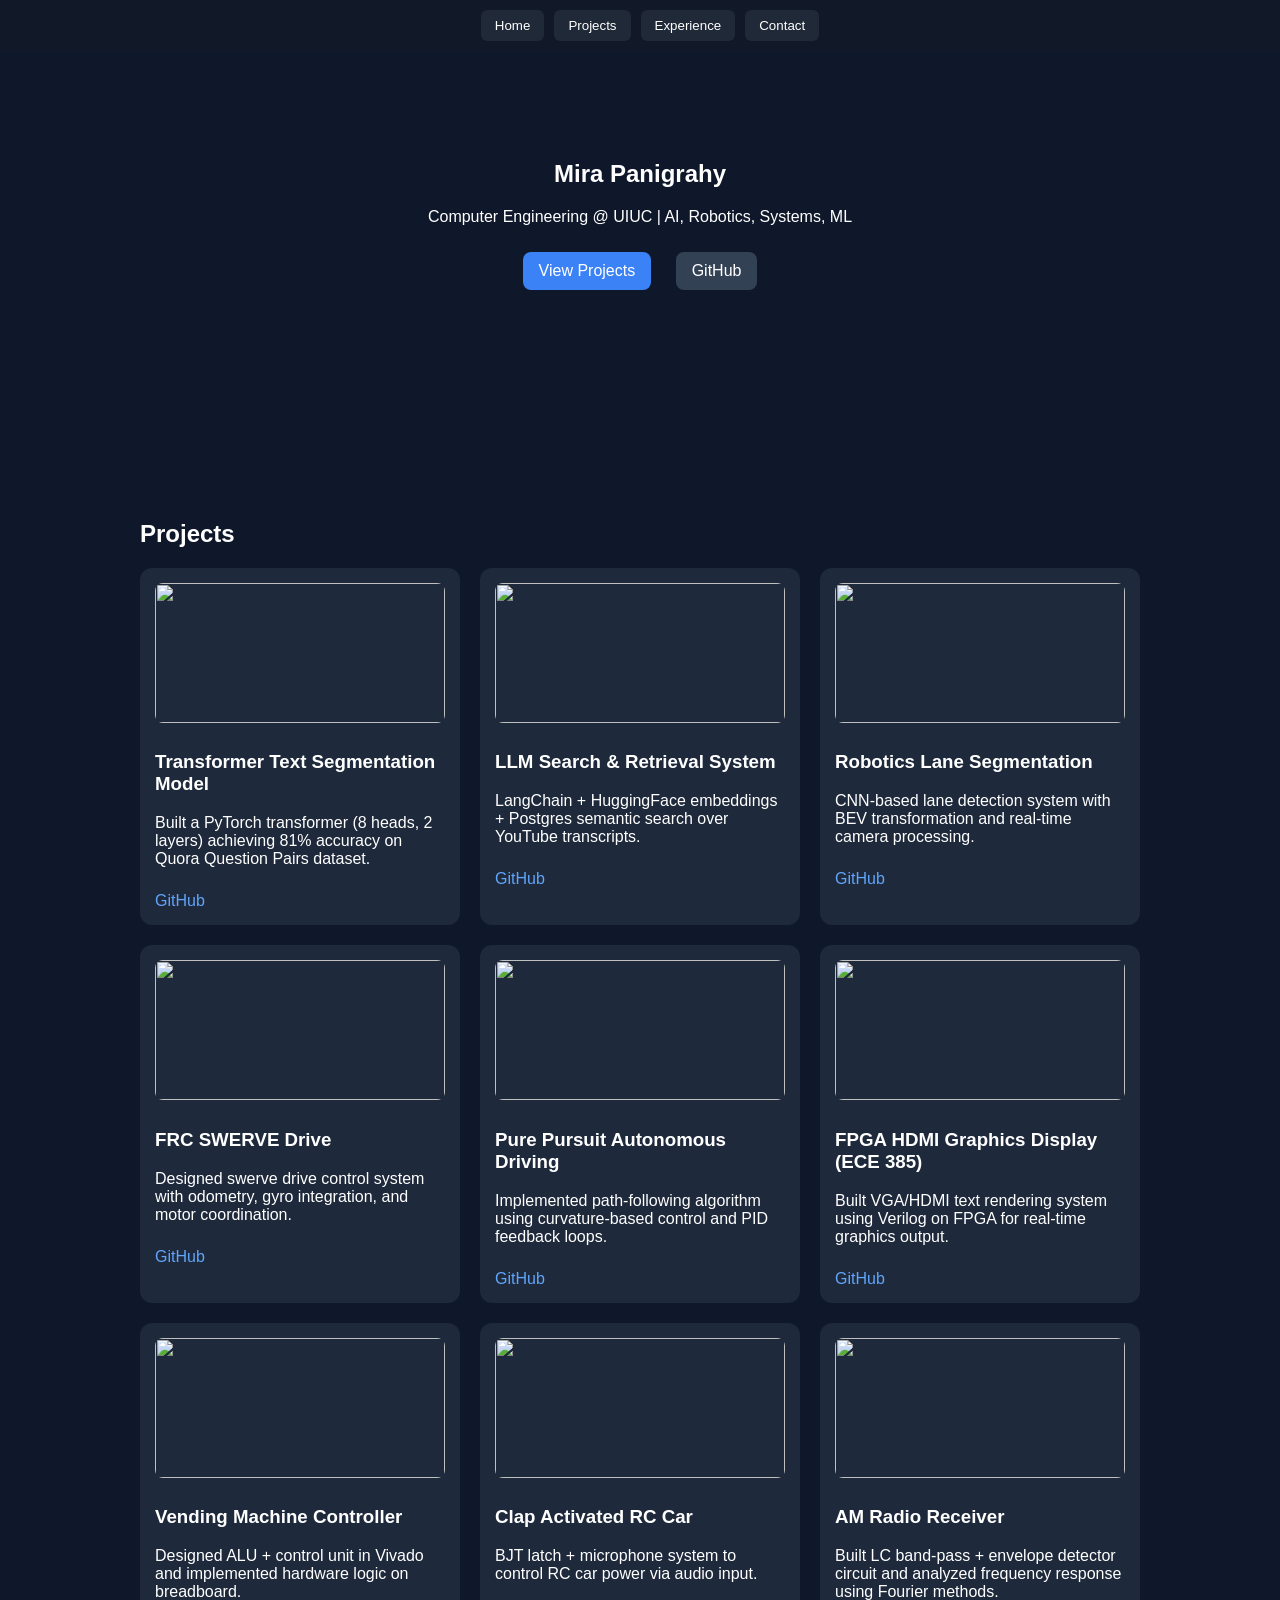
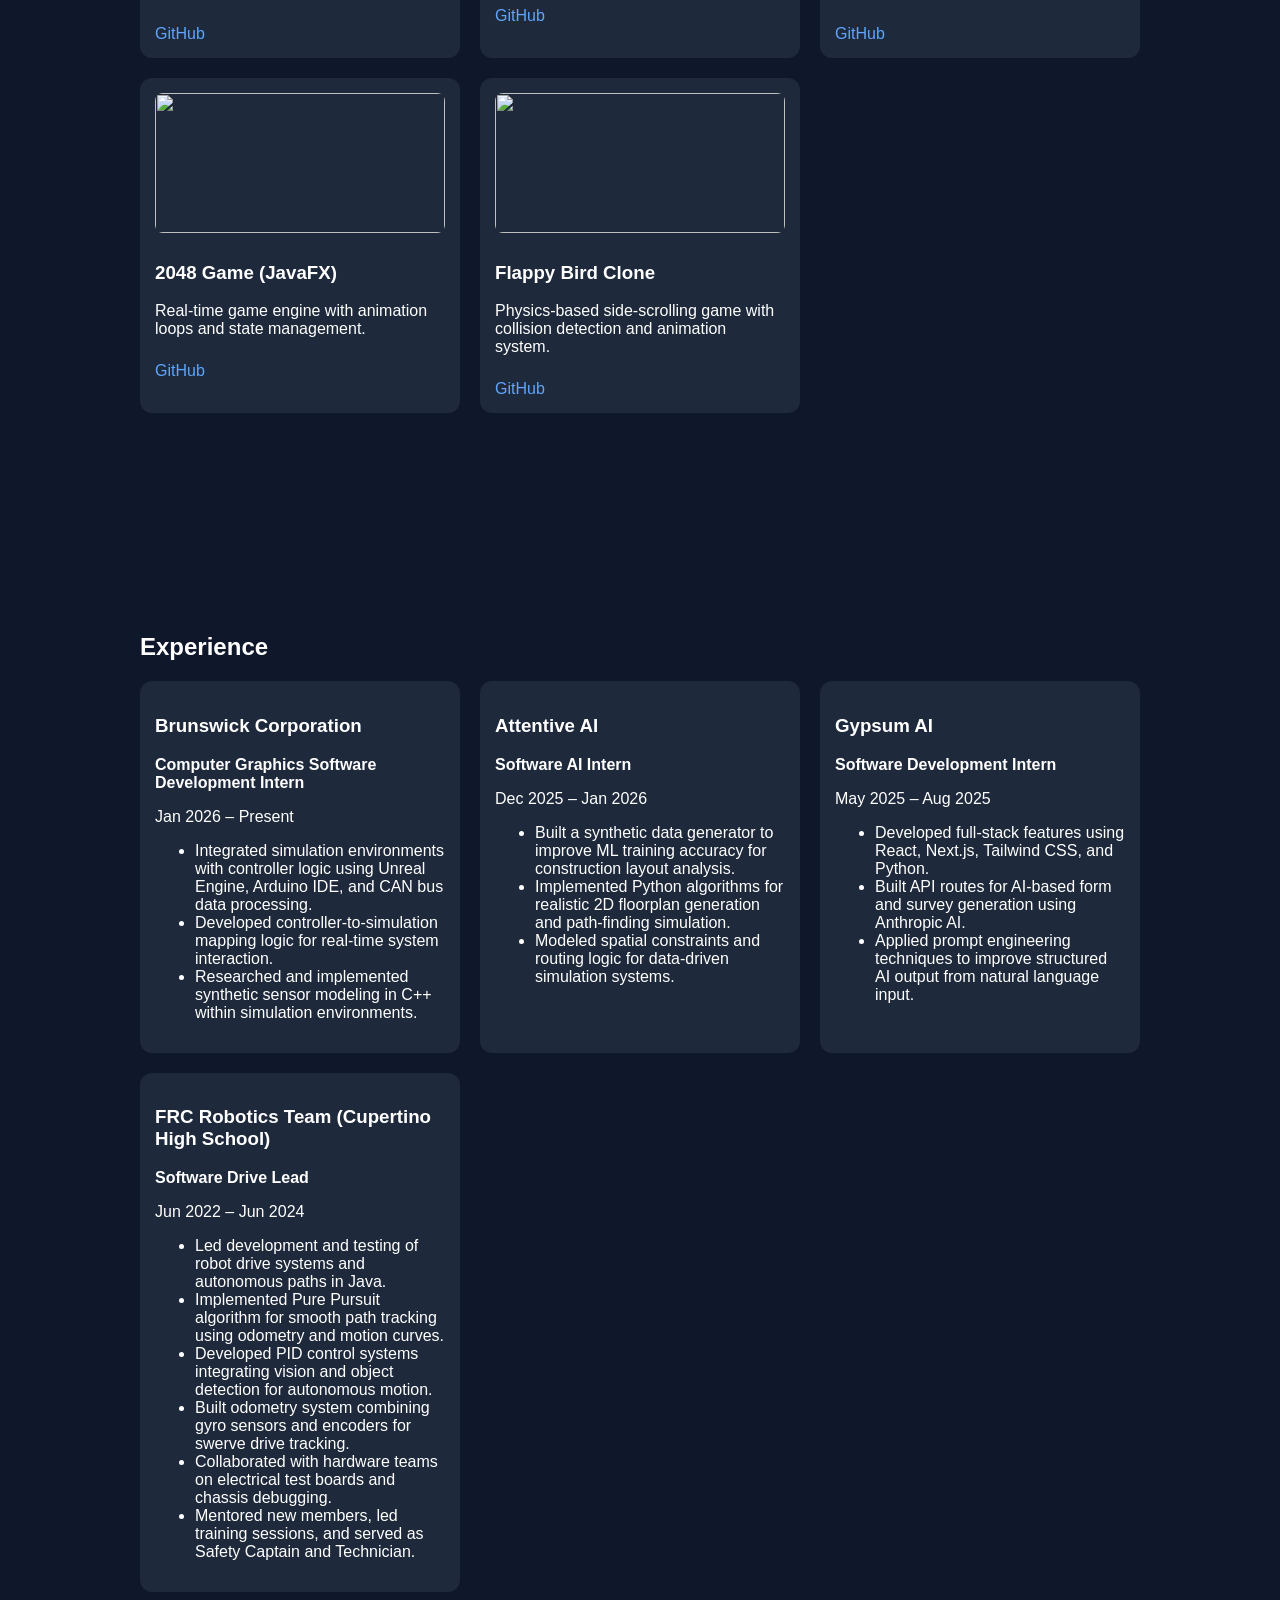
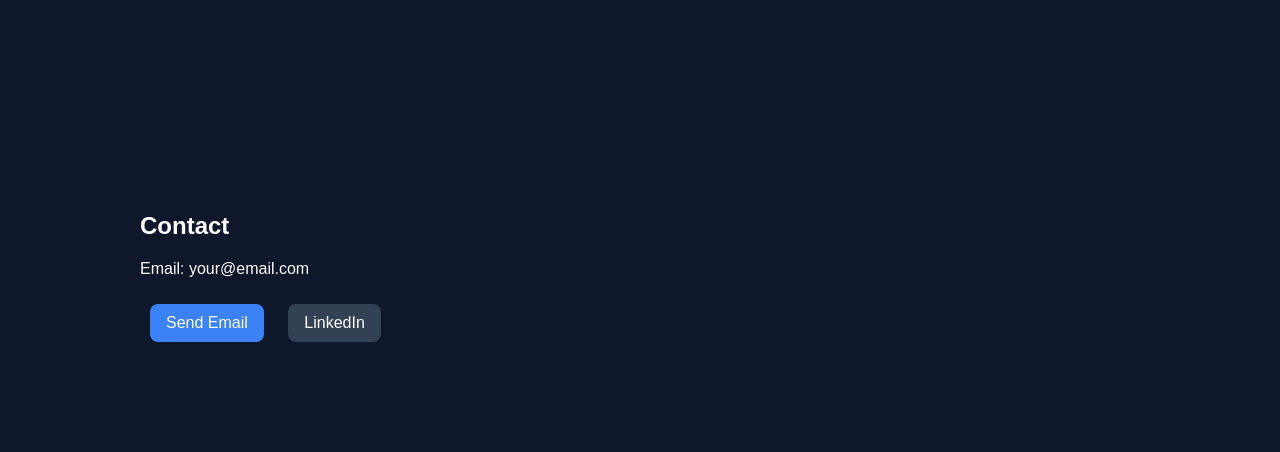
==== index.html @ ee3c9bfc "added experince" ====
<!DOCTYPE html>
<html>
<head>
  <title>Mira Panigrahy</title>
  <link rel="stylesheet" href="style.css">
</head>

<body>

  <!-- NAVBAR -->
  <div class="navbar">
    <button onclick="scrollToSection('home')">Home</button>
    <button onclick="scrollToSection('projects')">Projects</button>
    <button onclick="scrollToSection('experience')">Experience</button>
    <button onclick="scrollToSection('contact')">Contact</button>
  </div>

  <!-- HOME -->
  <section id="home" class="section hero">
    <h1>Mira Panigrahy</h1>
    <p>Computer Engineering @ UIUC | AI, Robotics, Systems, ML</p>

    <div class="btn-row">
      <a class="btn" href="#projects">View Projects</a>
      <a class="btn secondary" href="https://github.com/YOUR_USERNAME">GitHub</a>
    </div>
  </section>

  <!-- PROJECTS -->
  <section id="projects" class="section">
  <h2>Projects</h2>

  <div class="grid">

    <div class="card">
      <img src="images/transformer.png">
      <h3>Transformer Text Segmentation Model</h3>
      <p>Built a PyTorch transformer (8 heads, 2 layers) achieving 81% accuracy on Quora Question Pairs dataset.</p>
      <a href="#">GitHub</a>
    </div>

    <div class="card">
      <img src="images/llm.png">
      <h3>LLM Search & Retrieval System</h3>
      <p>LangChain + HuggingFace embeddings + Postgres semantic search over YouTube transcripts.</p>
      <a href="#">GitHub</a>
    </div>

    <div class="card">
      <img src="images/lane.png">
      <h3>Robotics Lane Segmentation</h3>
      <p>CNN-based lane detection system with BEV transformation and real-time camera processing.</p>
      <a href="#">GitHub</a>
    </div>

    <div class="card">
      <img src="images/swerve.png">
      <h3>FRC SWERVE Drive</h3>
      <p>Designed swerve drive control system with odometry, gyro integration, and motor coordination.</p>
      <a href="#">GitHub</a>
    </div>

    <div class="card">
      <img src="images/purepursuit.png">
      <h3>Pure Pursuit Autonomous Driving</h3>
      <p>Implemented path-following algorithm using curvature-based control and PID feedback loops.</p>
      <a href="#">GitHub</a>
    </div>

    <div class="card">
      <img src="images/hdmi.png">
      <h3>FPGA HDMI Graphics Display (ECE 385)</h3>
      <p>Built VGA/HDMI text rendering system using Verilog on FPGA for real-time graphics output.</p>
      <a href="#">GitHub</a>
    </div>

    <div class="card">
      <img src="images/vending.png">
      <h3>Vending Machine Controller</h3>
      <p>Designed ALU + control unit in Vivado and implemented hardware logic on breadboard.</p>
      <a href="#">GitHub</a>
    </div>

    <div class="card">
      <img src="images/clapcar.png">
      <h3>Clap Activated RC Car</h3>
      <p>BJT latch + microphone system to control RC car power via audio input.</p>
      <a href="#">GitHub</a>
    </div>

    <div class="card">
      <img src="images/radio.png">
      <h3>AM Radio Receiver</h3>
      <p>Built LC band-pass + envelope detector circuit and analyzed frequency response using Fourier methods.</p>
      <a href="#">GitHub</a>
    </div>

    <div class="card">
      <img src="images/2048.png">
      <h3>2048 Game (JavaFX)</h3>
      <p>Real-time game engine with animation loops and state management.</p>
      <a href="#">GitHub</a>
    </div>

    <div class="card">
      <img src="images/flappy.png">
      <h3>Flappy Bird Clone</h3>
      <p>Physics-based side-scrolling game with collision detection and animation system.</p>
      <a href="#">GitHub</a>
    </div>

  </div>
</section>

  <!-- EXPERIENCE -->
<section id="experience" class="section">
  <h2>Experience</h2>

  <div class="grid">

    <div class="card">
      <h3>Brunswick Corporation</h3>
      <p><b>Computer Graphics Software Development Intern</b></p>
      <p>Jan 2026 – Present</p>
      <ul>
        <li>Integrated simulation environments with controller logic using Unreal Engine, Arduino IDE, and CAN bus data processing.</li>
        <li>Developed controller-to-simulation mapping logic for real-time system interaction.</li>
        <li>Researched and implemented synthetic sensor modeling in C++ within simulation environments.</li>
      </ul>
    </div>

    <div class="card">
      <h3>Attentive AI</h3>
      <p><b>Software AI Intern</b></p>
      <p>Dec 2025 – Jan 2026</p>
      <ul>
        <li>Built a synthetic data generator to improve ML training accuracy for construction layout analysis.</li>
        <li>Implemented Python algorithms for realistic 2D floorplan generation and path-finding simulation.</li>
        <li>Modeled spatial constraints and routing logic for data-driven simulation systems.</li>
      </ul>
    </div>

    <div class="card">
      <h3>Gypsum AI</h3>
      <p><b>Software Development Intern</b></p>
      <p>May 2025 – Aug 2025</p>
      <ul>
        <li>Developed full-stack features using React, Next.js, Tailwind CSS, and Python.</li>
        <li>Built API routes for AI-based form and survey generation using Anthropic AI.</li>
        <li>Applied prompt engineering techniques to improve structured AI output from natural language input.</li>
      </ul>
    </div>

    <div class="card">
      <h3>FRC Robotics Team (Cupertino High School)</h3>
      <p><b>Software Drive Lead</b></p>
      <p>Jun 2022 – Jun 2024</p>
      <ul>
        <li>Led development and testing of robot drive systems and autonomous paths in Java.</li>
        <li>Implemented Pure Pursuit algorithm for smooth path tracking using odometry and motion curves.</li>
        <li>Developed PID control systems integrating vision and object detection for autonomous motion.</li>
        <li>Built odometry system combining gyro sensors and encoders for swerve drive tracking.</li>
        <li>Collaborated with hardware teams on electrical test boards and chassis debugging.</li>
        <li>Mentored new members, led training sessions, and served as Safety Captain and Technician.</li>
      </ul>
    </div>

  </div>
</section>

  <!-- CONTACT -->
  <section id="contact" class="section">
    <h2>Contact</h2>

    <p>Email: your@email.com</p>

    <a class="btn" href="mailto:your@email.com">Send Email</a>
    <a class="btn secondary" href="https://linkedin.com">LinkedIn</a>
  </section>

  <script src="script.js"></script>
</body>
</html>
---- style.css ----
body {
  margin: 0;
  font-family: Arial;
  background: #0f172a;
  color: white;
}

/* NAVBAR */
.navbar {
  position: fixed;
  top: 0;
  width: 100%;
  background: #111827;
  display: flex;
  gap: 10px;
  padding: 10px;
  justify-content: center;
}

.navbar button {
  background: #1f2937;
  color: white;
  border: none;
  padding: 8px 14px;
  cursor: pointer;
  border-radius: 6px;
}

.navbar button:hover {
  background: #374151;
}

/* SECTIONS */
.section {
  padding: 100px 20px;
  max-width: 1000px;
  margin: auto;
}

.hero {
  text-align: center;
  padding-top: 140px;
}

/* BUTTONS */
.btn {
  display: inline-block;
  background: #3b82f6;
  padding: 10px 16px;
  border-radius: 8px;
  color: white;
  text-decoration: none;
  margin: 10px;
}

.btn.secondary {
  background: #334155;
}

/* PROJECT GRID */
.grid {
  display: grid;
  grid-template-columns: repeat(auto-fit, minmax(260px, 1fr));
  gap: 20px;
}

.card {
  background: #1e293b;
  padding: 15px;
  border-radius: 12px;
  transition: transform 0.2s ease;
}

.card:hover {
  transform: translateY(-5px);
}

.card img {
  width: 100%;
  height: 140px;
  object-fit: cover;
  border-radius: 8px;
  margin-bottom: 10px;
}

.card a {
  display: inline-block;
  margin-top: 8px;
  color: #60a5fa;
  text-decoration: none;
}
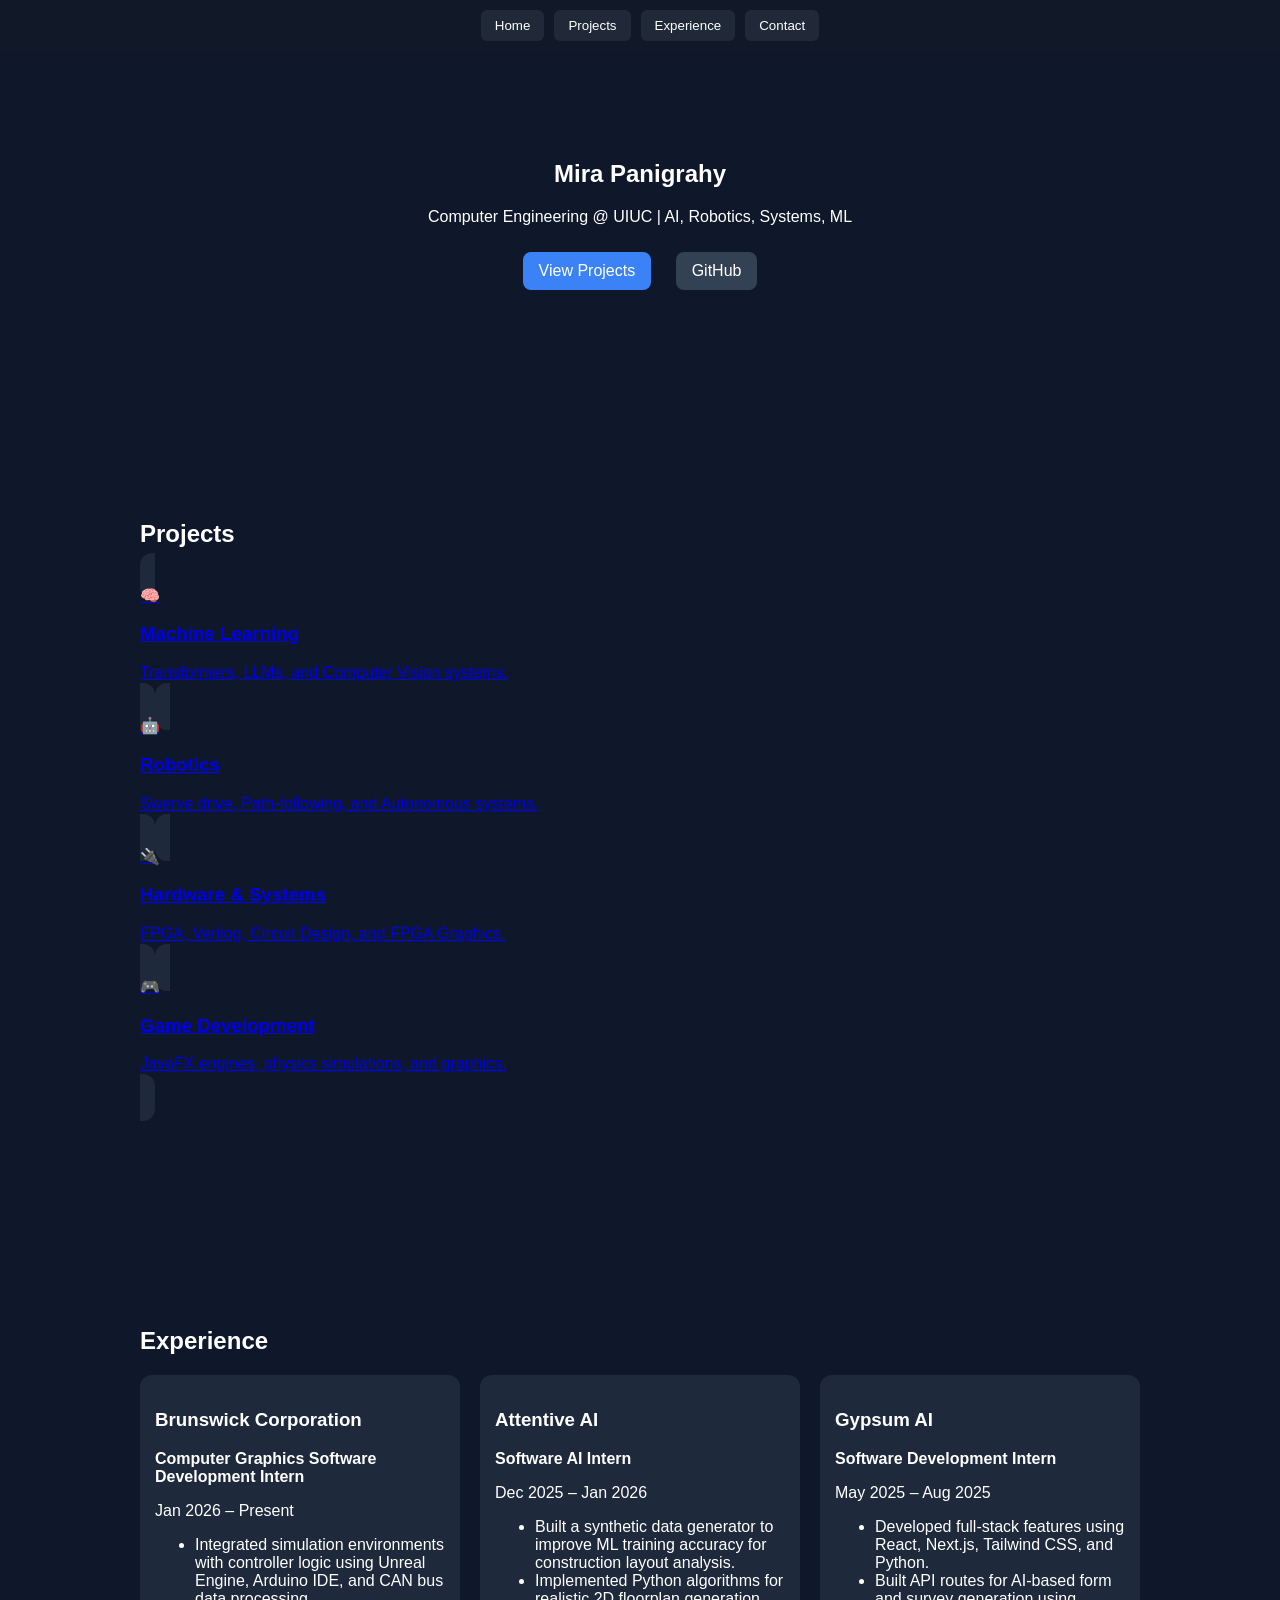
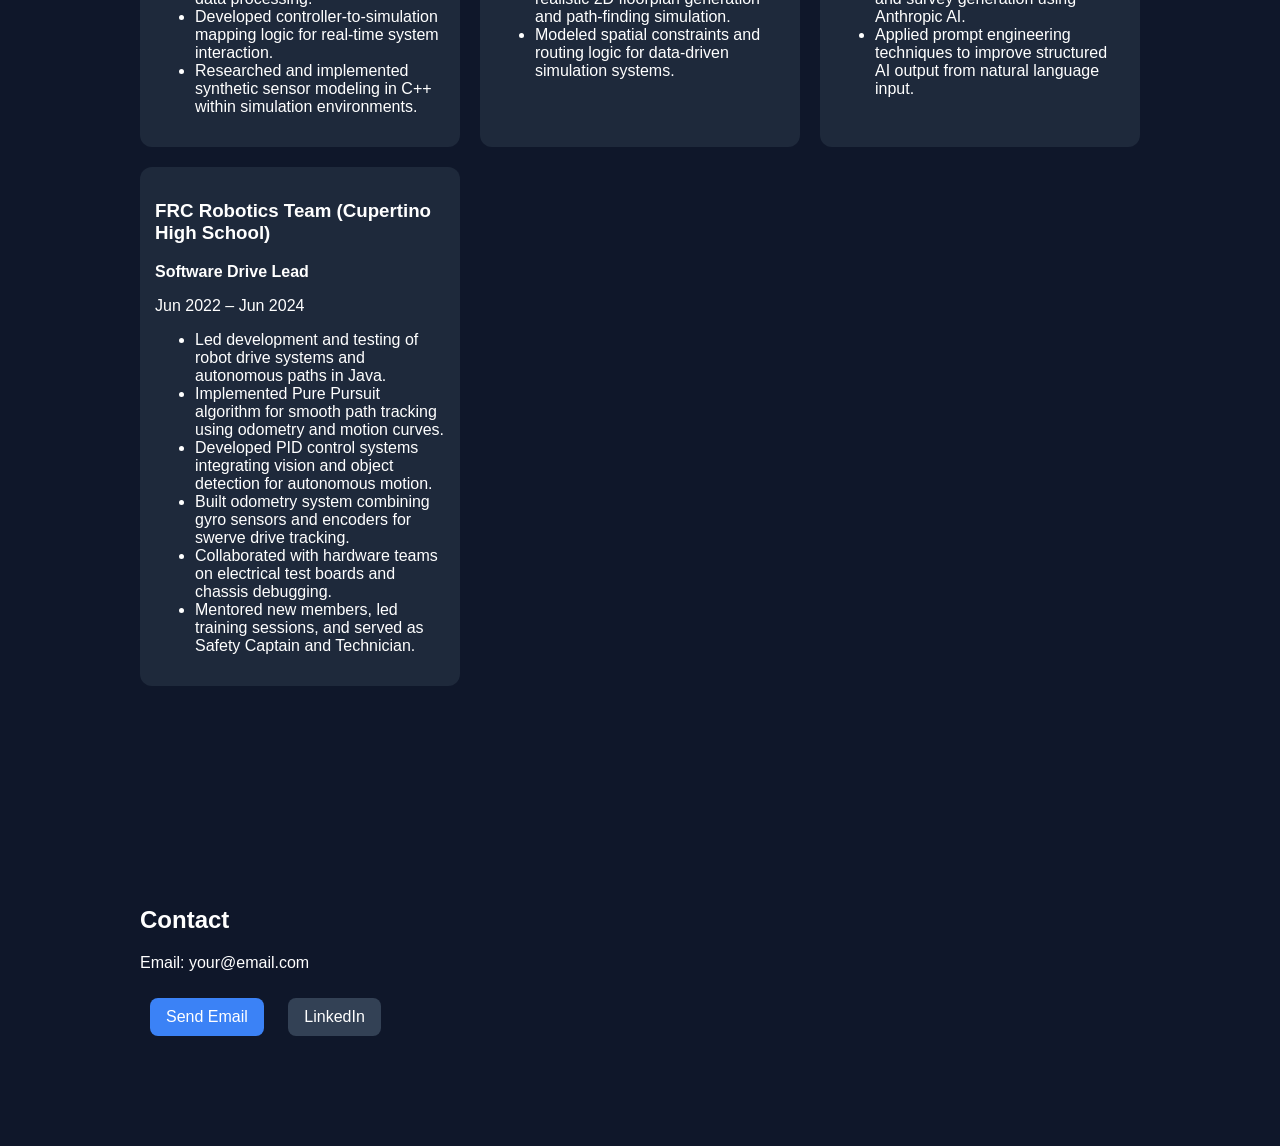
==== commit 3dea88d3: "split up projects into pages" ====
--- a/index.html
+++ b/index.html
@@ -22,92 +22,39 @@
 
     <div class="btn-row">
       <a class="btn" href="#projects">View Projects</a>
-      <a class="btn secondary" href="https://github.com/YOUR_USERNAME">GitHub</a>
+      <a class="btn secondary" href="https://github.com/mirapanigrahy">GitHub</a>
     </div>
   </section>
 
   <!-- PROJECTS -->
-  <section id="projects" class="section">
+
+<section id="projects" class="section">
   <h2>Projects</h2>
+  <div class="category-grid">
+    
+    <a href="ml-projects.html" class="card category-card">
+      <div class="category-icon">🧠</div>
+      <h3>Machine Learning</h3>
+      <p>Transformers, LLMs, and Computer Vision systems.</p>
+    </a>
 
-  <div class="grid">
+    <a href="robotics-projects.html" class="card category-card">
+      <div class="category-icon">🤖</div>
+      <h3>Robotics</h3>
+      <p>Swerve drive, Path-following, and Autonomous systems.</p>
+    </a>
 
-    <div class="card">
-      <img src="images/transformer.png">
-      <h3>Transformer Text Segmentation Model</h3>
-      <p>Built a PyTorch transformer (8 heads, 2 layers) achieving 81% accuracy on Quora Question Pairs dataset.</p>
-      <a href="#">GitHub</a>
-    </div>
+    <a href="hardware-projects.html" class="card category-card">
+      <div class="category-icon">🔌</div>
+      <h3>Hardware & Systems</h3>
+      <p>FPGA, Verilog, Circuit Design, and FPGA Graphics.</p>
+    </a>
 
-    <div class="card">
-      <img src="images/llm.png">
-      <h3>LLM Search & Retrieval System</h3>
-      <p>LangChain + HuggingFace embeddings + Postgres semantic search over YouTube transcripts.</p>
-      <a href="#">GitHub</a>
-    </div>
-
-    <div class="card">
-      <img src="images/lane.png">
-      <h3>Robotics Lane Segmentation</h3>
-      <p>CNN-based lane detection system with BEV transformation and real-time camera processing.</p>
-      <a href="#">GitHub</a>
-    </div>
-
-    <div class="card">
-      <img src="images/swerve.png">
-      <h3>FRC SWERVE Drive</h3>
-      <p>Designed swerve drive control system with odometry, gyro integration, and motor coordination.</p>
-      <a href="#">GitHub</a>
-    </div>
-
-    <div class="card">
-      <img src="images/purepursuit.png">
-      <h3>Pure Pursuit Autonomous Driving</h3>
-      <p>Implemented path-following algorithm using curvature-based control and PID feedback loops.</p>
-      <a href="#">GitHub</a>
-    </div>
-
-    <div class="card">
-      <img src="images/hdmi.png">
-      <h3>FPGA HDMI Graphics Display (ECE 385)</h3>
-      <p>Built VGA/HDMI text rendering system using Verilog on FPGA for real-time graphics output.</p>
-      <a href="#">GitHub</a>
-    </div>
-
-    <div class="card">
-      <img src="images/vending.png">
-      <h3>Vending Machine Controller</h3>
-      <p>Designed ALU + control unit in Vivado and implemented hardware logic on breadboard.</p>
-      <a href="#">GitHub</a>
-    </div>
-
-    <div class="card">
-      <img src="images/clapcar.png">
-      <h3>Clap Activated RC Car</h3>
-      <p>BJT latch + microphone system to control RC car power via audio input.</p>
-      <a href="#">GitHub</a>
-    </div>
-
-    <div class="card">
-      <img src="images/radio.png">
-      <h3>AM Radio Receiver</h3>
-      <p>Built LC band-pass + envelope detector circuit and analyzed frequency response using Fourier methods.</p>
-      <a href="#">GitHub</a>
-    </div>
-
-    <div class="card">
-      <img src="images/2048.png">
-      <h3>2048 Game (JavaFX)</h3>
-      <p>Real-time game engine with animation loops and state management.</p>
-      <a href="#">GitHub</a>
-    </div>
-
-    <div class="card">
-      <img src="images/flappy.png">
-      <h3>Flappy Bird Clone</h3>
-      <p>Physics-based side-scrolling game with collision detection and animation system.</p>
-      <a href="#">GitHub</a>
-    </div>
+    <a href="gamedev-projects.html" class="card category-card">
+      <div class="category-icon">🎮</div>
+      <h3>Game Development</h3>
+      <p>JavaFX engines, physics simulations, and graphics.</p>
+    </a>
 
   </div>
 </section>
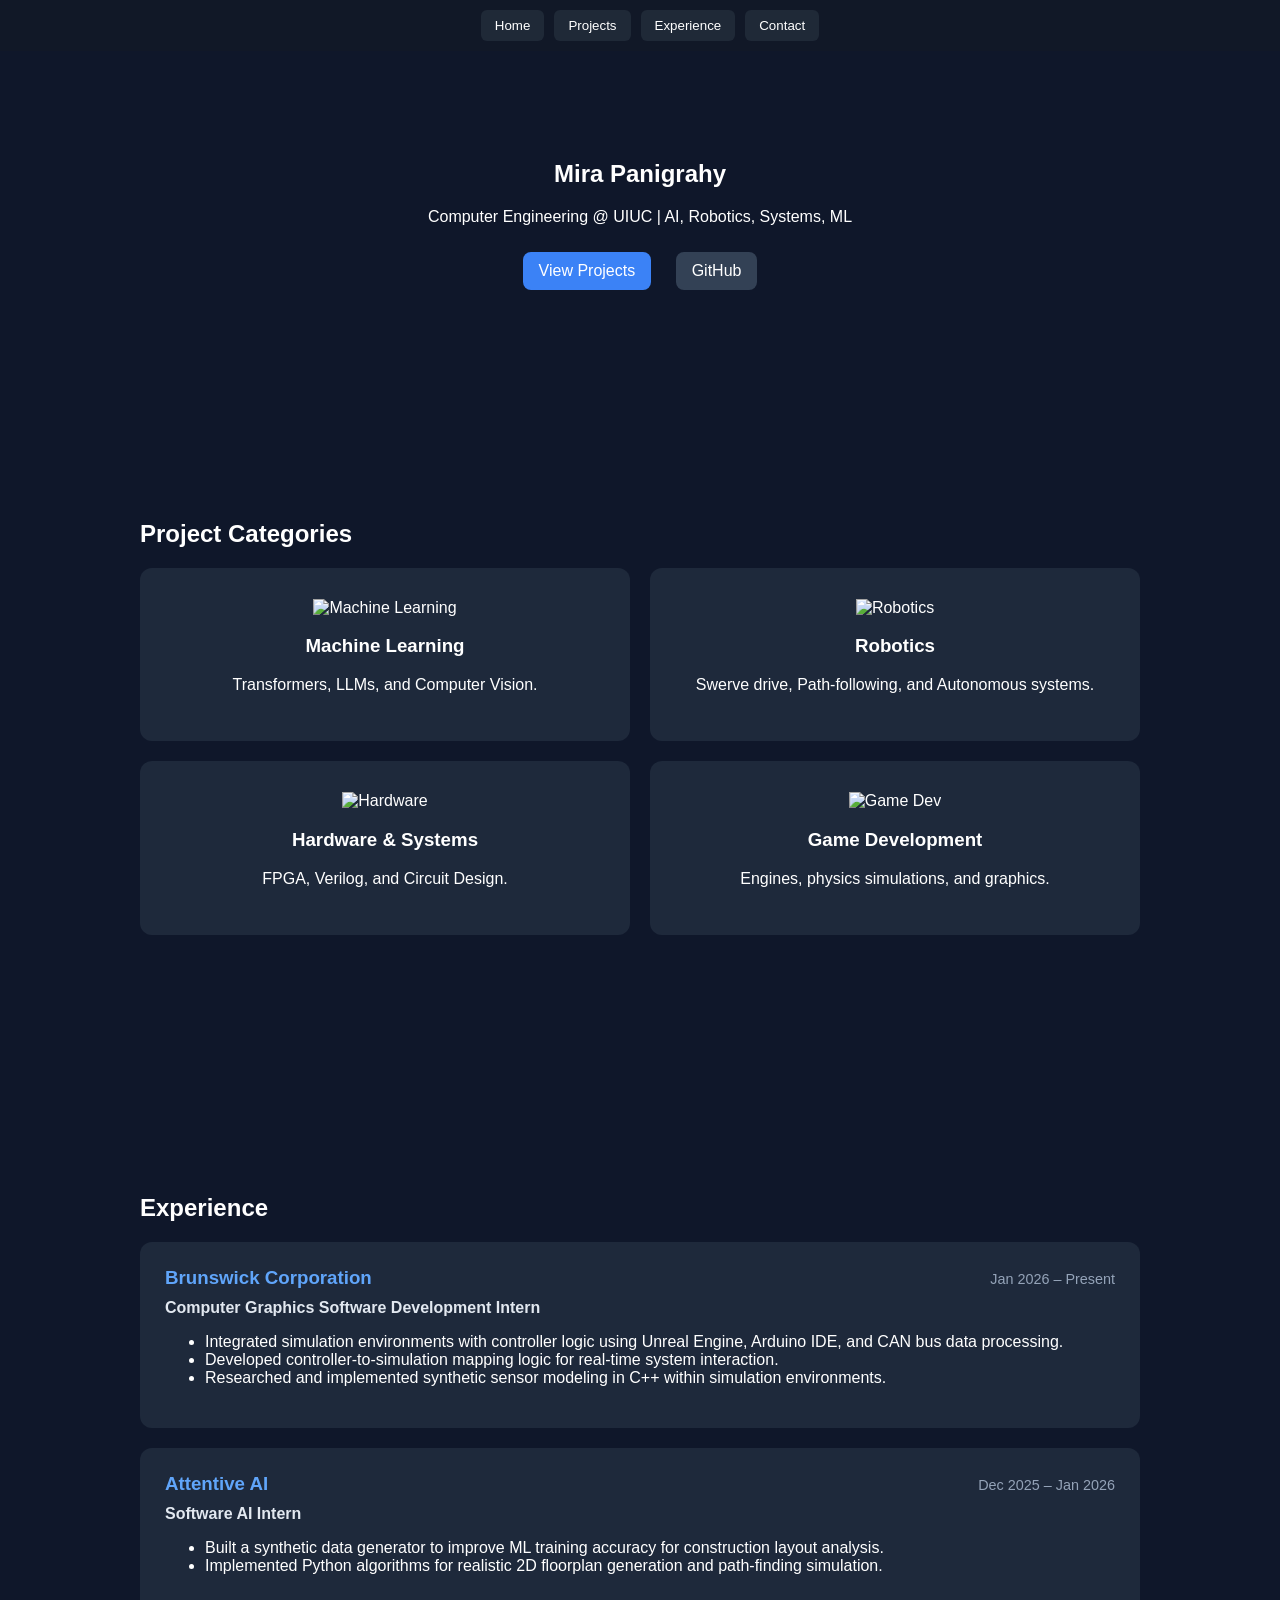
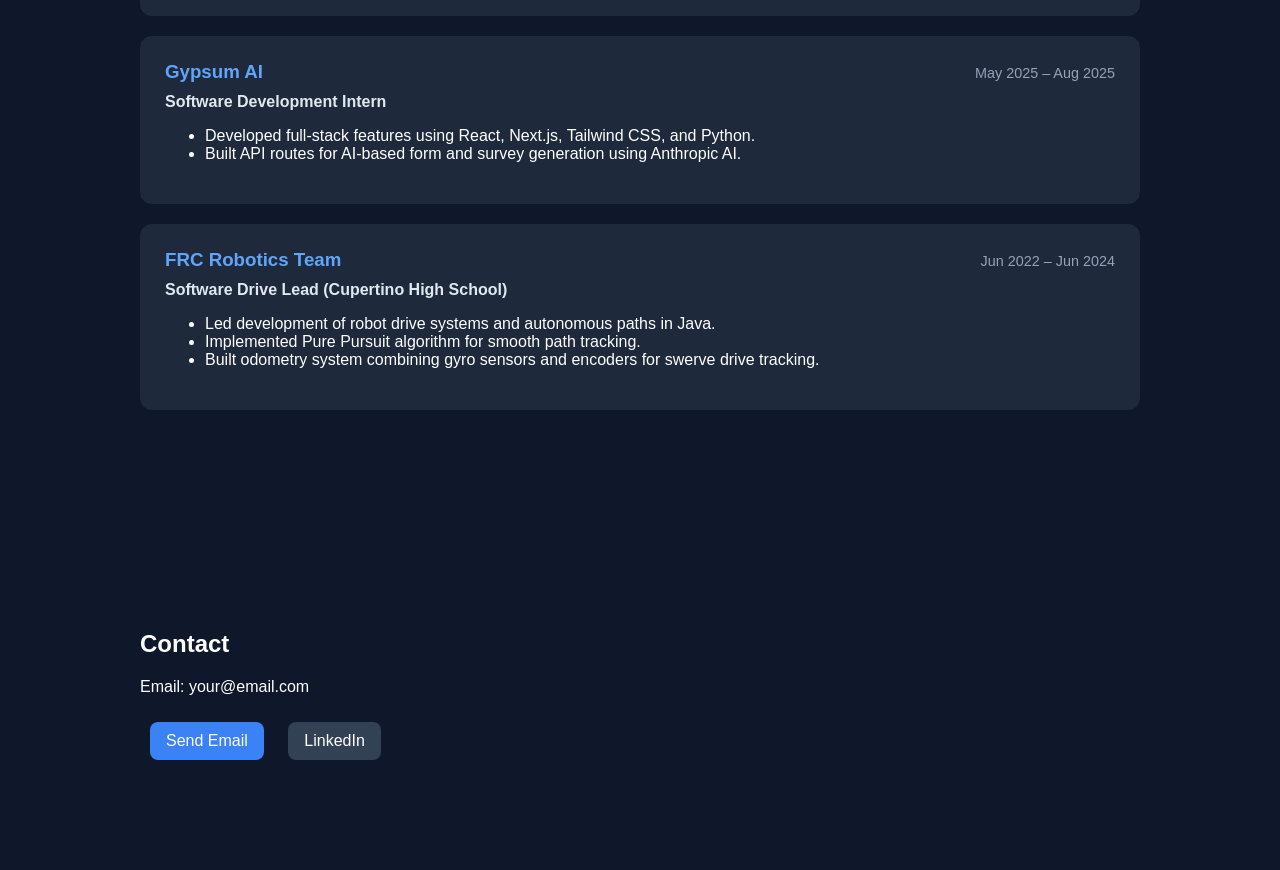
==== commit 8b9145e7: "fixing formatting" ====
--- a/index.html
+++ b/index.html
@@ -27,93 +27,94 @@
   </section>
 
   <!-- PROJECTS -->
+<section id="projects" class="section">
+    <h2>Project Categories</h2>
+    <div class="category-grid">
+      
+      <a href="ml-projects.html" class="category-card">
+        <img src="images/ml-thumb.png" alt="Machine Learning" class="category-img">
+        <h3>Machine Learning</h3>
+        <p>Transformers, LLMs, and Computer Vision.</p>
+      </a>
 
-<section id="projects" class="section">
-  <h2>Projects</h2>
-  <div class="category-grid">
-    
-    <a href="ml-projects.html" class="card category-card">
-      <div class="category-icon">🧠</div>
-      <h3>Machine Learning</h3>
-      <p>Transformers, LLMs, and Computer Vision systems.</p>
-    </a>
+      <a href="robotics-projects.html" class="category-card">
+        <img src="images/robotics-thumb.png" alt="Robotics" class="category-img">
+        <h3>Robotics</h3>
+        <p>Swerve drive, Path-following, and Autonomous systems.</p>
+      </a>
 
-    <a href="robotics-projects.html" class="card category-card">
-      <div class="category-icon">🤖</div>
-      <h3>Robotics</h3>
-      <p>Swerve drive, Path-following, and Autonomous systems.</p>
-    </a>
+      <a href="hardware-projects.html" class="category-card">
+        <img src="images/hardware-thumb.png" alt="Hardware" class="category-img">
+        <h3>Hardware & Systems</h3>
+        <p>FPGA, Verilog, and Circuit Design.</p>
+      </a>
 
-    <a href="hardware-projects.html" class="card category-card">
-      <div class="category-icon">🔌</div>
-      <h3>Hardware & Systems</h3>
-      <p>FPGA, Verilog, Circuit Design, and FPGA Graphics.</p>
-    </a>
+      <a href="gamedev-projects.html" class="category-card">
+        <img src="images/gamedev-thumb.png" alt="Game Dev" class="category-img">
+        <h3>Game Development</h3>
+        <p>Engines, physics simulations, and graphics.</p>
+      </a>
 
-    <a href="gamedev-projects.html" class="card category-card">
-      <div class="category-icon">🎮</div>
-      <h3>Game Development</h3>
-      <p>JavaFX engines, physics simulations, and graphics.</p>
-    </a>
-
-  </div>
-</section>
+    </div>
+  </section>
 
   <!-- EXPERIENCE -->
 <section id="experience" class="section">
-  <h2>Experience</h2>
+    <h2>Experience</h2>
+    <div class="detail-stack">
+      
+      <div class="detail-card">
+        <div class="detail-header">
+          <h3>Brunswick Corporation</h3>
+          <span class="date">Jan 2026 – Present</span>
+        </div>
+        <span class="role">Computer Graphics Software Development Intern</span>
+        <ul>
+          <li>Integrated simulation environments with controller logic using Unreal Engine, Arduino IDE, and CAN bus data processing.</li>
+          <li>Developed controller-to-simulation mapping logic for real-time system interaction.</li>
+          <li>Researched and implemented synthetic sensor modeling in C++ within simulation environments.</li>
+        </ul>
+      </div>
 
-  <div class="grid">
+      <div class="detail-card">
+        <div class="detail-header">
+          <h3>Attentive AI</h3>
+          <span class="date">Dec 2025 – Jan 2026</span>
+        </div>
+        <span class="role">Software AI Intern</span>
+        <ul>
+          <li>Built a synthetic data generator to improve ML training accuracy for construction layout analysis.</li>
+          <li>Implemented Python algorithms for realistic 2D floorplan generation and path-finding simulation.</li>
+        </ul>
+      </div>
 
-    <div class="card">
-      <h3>Brunswick Corporation</h3>
-      <p><b>Computer Graphics Software Development Intern</b></p>
-      <p>Jan 2026 – Present</p>
-      <ul>
-        <li>Integrated simulation environments with controller logic using Unreal Engine, Arduino IDE, and CAN bus data processing.</li>
-        <li>Developed controller-to-simulation mapping logic for real-time system interaction.</li>
-        <li>Researched and implemented synthetic sensor modeling in C++ within simulation environments.</li>
-      </ul>
+      <div class="detail-card">
+        <div class="detail-header">
+          <h3>Gypsum AI</h3>
+          <span class="date">May 2025 – Aug 2025</span>
+        </div>
+        <span class="role">Software Development Intern</span>
+        <ul>
+          <li>Developed full-stack features using React, Next.js, Tailwind CSS, and Python.</li>
+          <li>Built API routes for AI-based form and survey generation using Anthropic AI.</li>
+        </ul>
+      </div>
+
+      <div class="detail-card">
+        <div class="detail-header">
+          <h3>FRC Robotics Team</h3>
+          <span class="date">Jun 2022 – Jun 2024</span>
+        </div>
+        <span class="role">Software Drive Lead (Cupertino High School)</span>
+        <ul>
+          <li>Led development of robot drive systems and autonomous paths in Java.</li>
+          <li>Implemented Pure Pursuit algorithm for smooth path tracking.</li>
+          <li>Built odometry system combining gyro sensors and encoders for swerve drive tracking.</li>
+        </ul>
+      </div>
+
     </div>
-
-    <div class="card">
-      <h3>Attentive AI</h3>
-      <p><b>Software AI Intern</b></p>
-      <p>Dec 2025 – Jan 2026</p>
-      <ul>
-        <li>Built a synthetic data generator to improve ML training accuracy for construction layout analysis.</li>
-        <li>Implemented Python algorithms for realistic 2D floorplan generation and path-finding simulation.</li>
-        <li>Modeled spatial constraints and routing logic for data-driven simulation systems.</li>
-      </ul>
-    </div>
-
-    <div class="card">
-      <h3>Gypsum AI</h3>
-      <p><b>Software Development Intern</b></p>
-      <p>May 2025 – Aug 2025</p>
-      <ul>
-        <li>Developed full-stack features using React, Next.js, Tailwind CSS, and Python.</li>
-        <li>Built API routes for AI-based form and survey generation using Anthropic AI.</li>
-        <li>Applied prompt engineering techniques to improve structured AI output from natural language input.</li>
-      </ul>
-    </div>
-
-    <div class="card">
-      <h3>FRC Robotics Team (Cupertino High School)</h3>
-      <p><b>Software Drive Lead</b></p>
-      <p>Jun 2022 – Jun 2024</p>
-      <ul>
-        <li>Led development and testing of robot drive systems and autonomous paths in Java.</li>
-        <li>Implemented Pure Pursuit algorithm for smooth path tracking using odometry and motion curves.</li>
-        <li>Developed PID control systems integrating vision and object detection for autonomous motion.</li>
-        <li>Built odometry system combining gyro sensors and encoders for swerve drive tracking.</li>
-        <li>Collaborated with hardware teams on electrical test boards and chassis debugging.</li>
-        <li>Mentored new members, led training sessions, and served as Safety Captain and Technician.</li>
-      </ul>
-    </div>
-
-  </div>
-</section>
+  </section>
 
   <!-- CONTACT -->
   <section id="contact" class="section">
--- a/style.css
+++ b/style.css
@@ -57,35 +57,75 @@
   background: #334155;
 }
 
-/* PROJECT GRID */
-.grid {
+/* --- CATEGORY CARDS (2x2) --- */
+.category-grid {
   display: grid;
-  grid-template-columns: repeat(auto-fit, minmax(260px, 1fr));
+  grid-template-columns: 1fr 1fr; /* Forces two columns */
+  gap: 20px;
+  margin-bottom: 40px;
+}
+
+.category-card {
+  background: #1e293b;
+  padding: 30px 20px;
+  border-radius: 12px;
+  text-align: center;
+  text-decoration: none;
+  color: white;
+  border: 1px solid transparent;
+  transition: all 0.3s ease;
+}
+
+.category-card:hover {
+  transform: translateY(-5px);
+  border-color: #3b82f6;
+  background: #23304a;
+}
+
+/* --- DETAIL CARDS (Full Width) --- */
+.detail-stack {
+  display: flex;
+  flex-direction: column;
   gap: 20px;
 }
 
-.card {
+.detail-card {
   background: #1e293b;
-  padding: 15px;
+  padding: 25px;
   border-radius: 12px;
-  transition: transform 0.2s ease;
+  width: 100%;
+  box-sizing: border-box; /* Ensures padding doesn't break width */
 }
 
-.card:hover {
-  transform: translateY(-5px);
-}
-
-.card img {
-  width: 100%;
-  height: 140px;
-  object-fit: cover;
-  border-radius: 8px;
+.detail-header {
+  display: flex;
+  justify-content: space-between;
+  align-items: baseline;
   margin-bottom: 10px;
 }
 
-.card a {
-  display: inline-block;
-  margin-top: 8px;
+.detail-header h3 {
+  margin: 0;
   color: #60a5fa;
-  text-decoration: none;
+}
+
+.date {
+  font-size: 0.9rem;
+  color: #94a3b8;
+}
+
+.role {
+  font-weight: bold;
+  margin-bottom: 10px;
+  color: #e2e8f0;
+}
+
+/* Responsive: Stack categories on mobile */
+@media (max-width: 650px) {
+  .category-grid {
+    grid-template-columns: 1fr;
+  }
+  .detail-header {
+    flex-direction: column;
+  }
 }
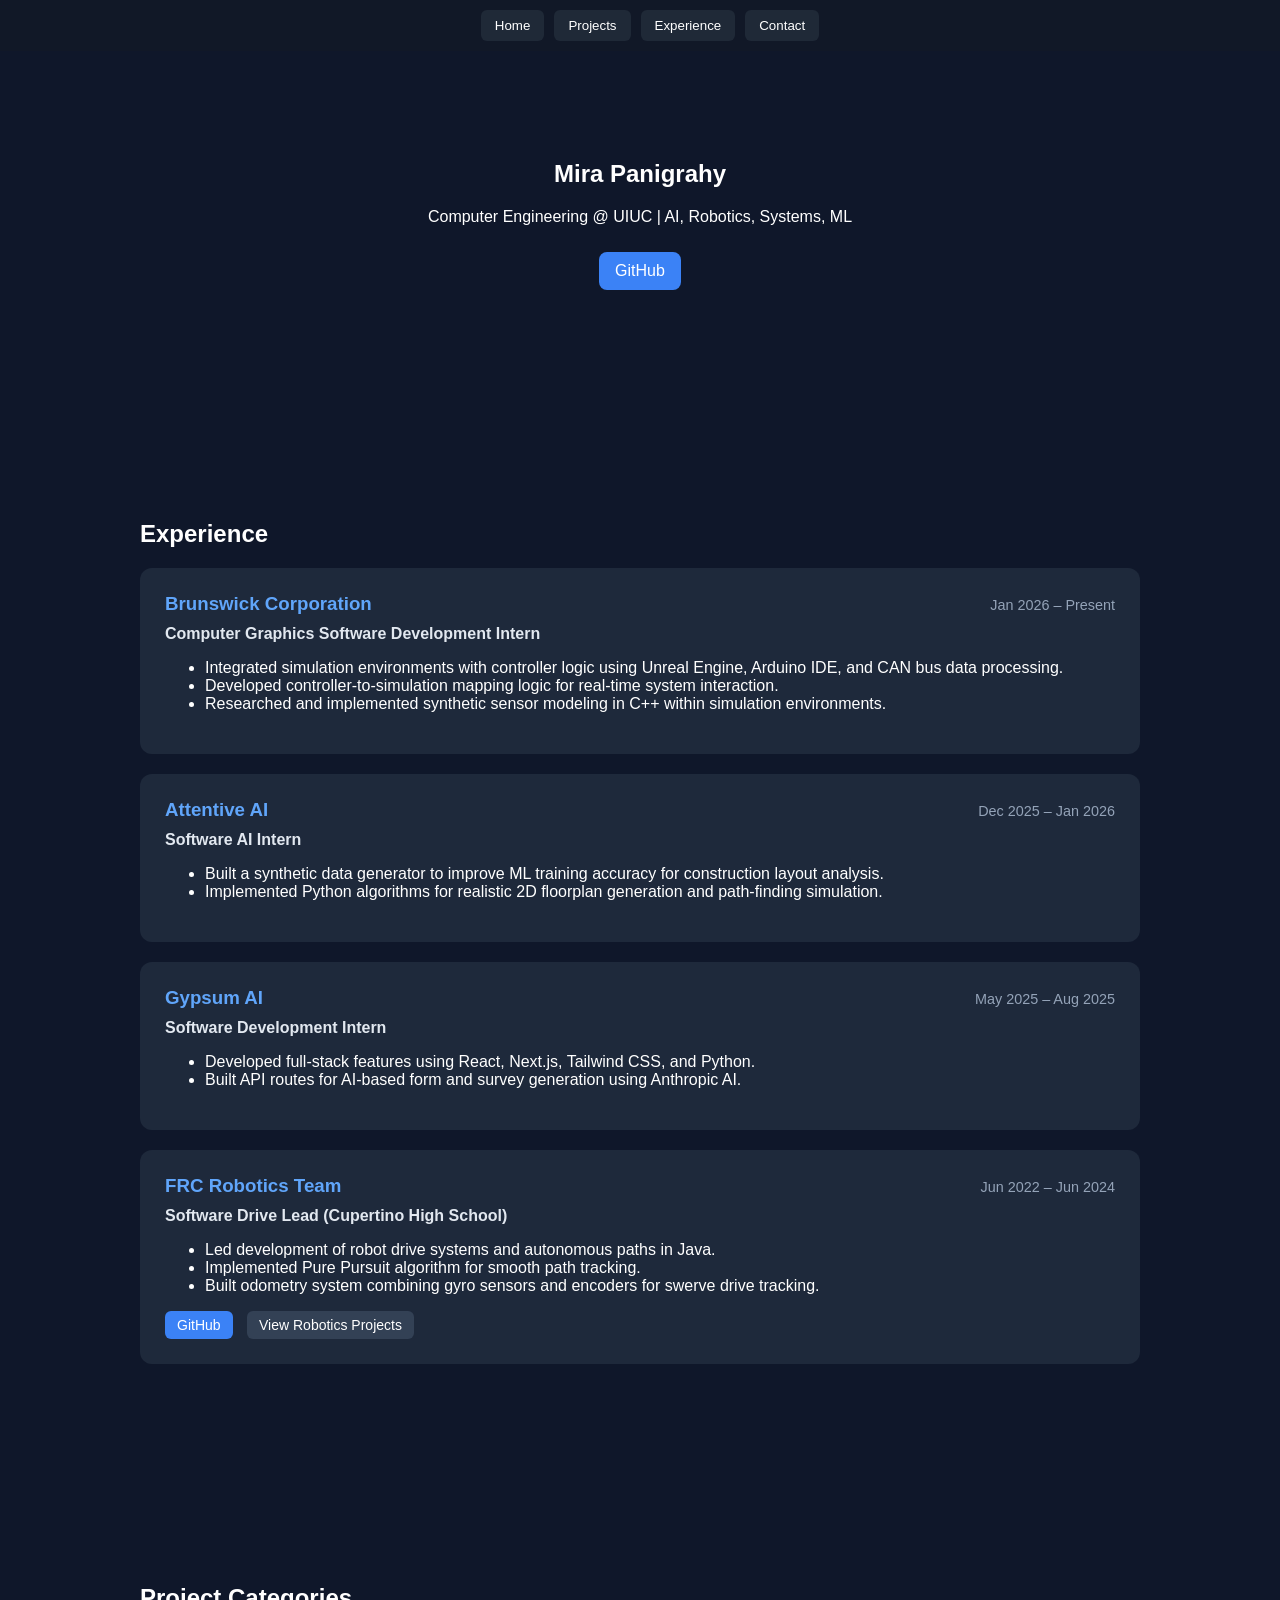
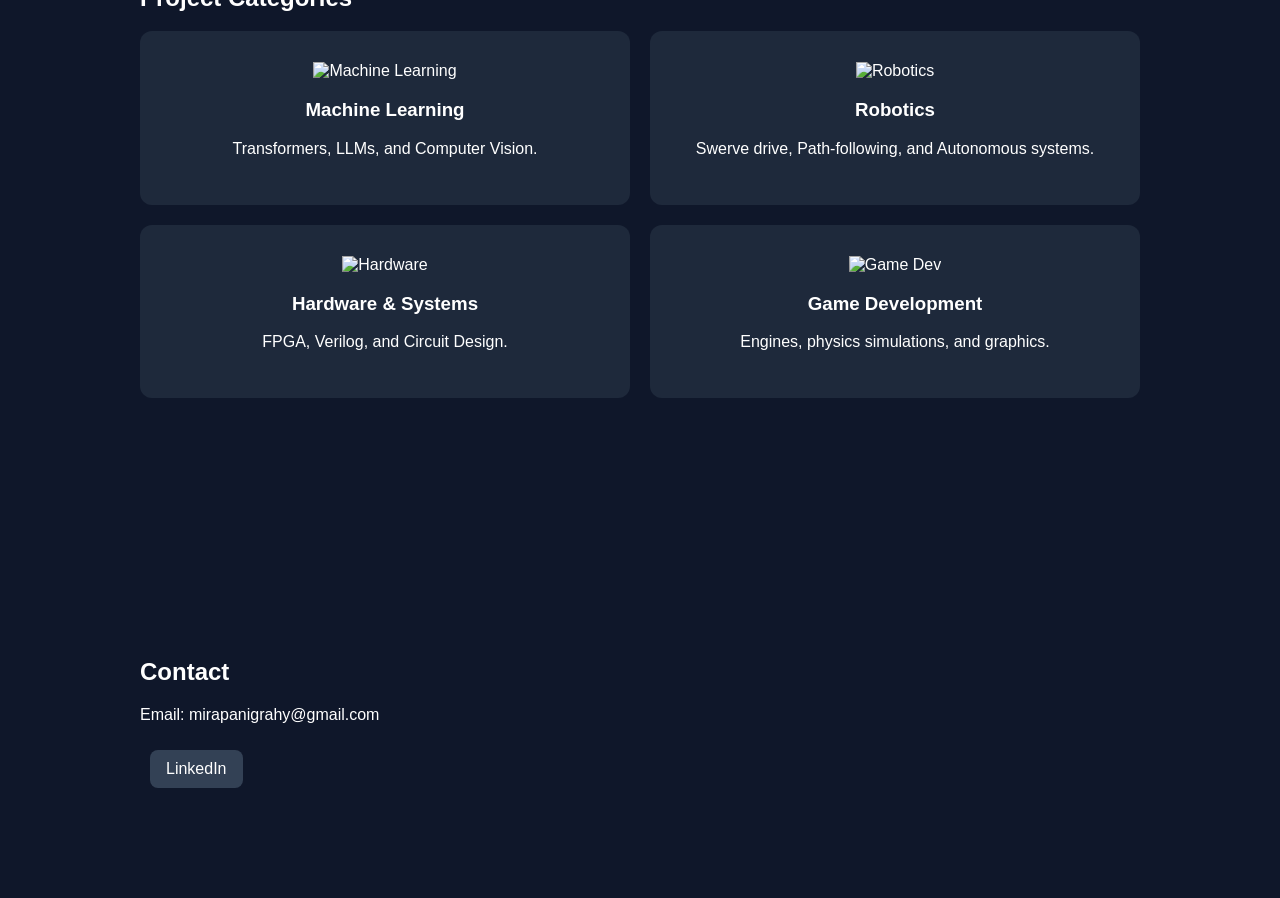
==== commit 2d4400be: "minor improvemnts" ====
--- a/index.html
+++ b/index.html
@@ -21,40 +21,7 @@
     <p>Computer Engineering @ UIUC | AI, Robotics, Systems, ML</p>
 
     <div class="btn-row">
-      <a class="btn" href="#projects">View Projects</a>
-      <a class="btn secondary" href="https://github.com/mirapanigrahy">GitHub</a>
-    </div>
-  </section>
-
-  <!-- PROJECTS -->
-<section id="projects" class="section">
-    <h2>Project Categories</h2>
-    <div class="category-grid">
-      
-      <a href="ml-projects.html" class="category-card">
-        <img src="images/ml-thumb.png" alt="Machine Learning" class="category-img">
-        <h3>Machine Learning</h3>
-        <p>Transformers, LLMs, and Computer Vision.</p>
-      </a>
-
-      <a href="robotics-projects.html" class="category-card">
-        <img src="images/robotics-thumb.png" alt="Robotics" class="category-img">
-        <h3>Robotics</h3>
-        <p>Swerve drive, Path-following, and Autonomous systems.</p>
-      </a>
-
-      <a href="hardware-projects.html" class="category-card">
-        <img src="images/hardware-thumb.png" alt="Hardware" class="category-img">
-        <h3>Hardware & Systems</h3>
-        <p>FPGA, Verilog, and Circuit Design.</p>
-      </a>
-
-      <a href="gamedev-projects.html" class="category-card">
-        <img src="images/gamedev-thumb.png" alt="Game Dev" class="category-img">
-        <h3>Game Development</h3>
-        <p>Engines, physics simulations, and graphics.</p>
-      </a>
-
+      <a class="btn " href="https://github.com/mirapanigrahy">GitHub</a>
     </div>
   </section>
 
@@ -100,18 +67,57 @@
         </ul>
       </div>
 
-      <div class="detail-card">
-        <div class="detail-header">
-          <h3>FRC Robotics Team</h3>
-          <span class="date">Jun 2022 – Jun 2024</span>
-        </div>
-        <span class="role">Software Drive Lead (Cupertino High School)</span>
-        <ul>
-          <li>Led development of robot drive systems and autonomous paths in Java.</li>
-          <li>Implemented Pure Pursuit algorithm for smooth path tracking.</li>
-          <li>Built odometry system combining gyro sensors and encoders for swerve drive tracking.</li>
-        </ul>
-      </div>
+    <div class="detail-card">
+    <div class="detail-header">
+        <h3>FRC Robotics Team</h3>
+        <span class="date">Jun 2022 – Jun 2024</span>
+    </div>
+    <span class="role">Software Drive Lead (Cupertino High School)</span>
+
+    <ul>
+        <li>Led development of robot drive systems and autonomous paths in Java.</li>
+        <li>Implemented Pure Pursuit algorithm for smooth path tracking.</li>
+        <li>Built odometry system combining gyro sensors and encoders for swerve drive tracking.</li>
+    </ul>
+
+    <!-- NEW LINKS -->
+    <div class="card-links">
+        <a href="https://github.com/YOUR_GITHUB_LINK" target="_blank">GitHub</a>
+        <a href="robotics-projects.html">View Robotics Projects</a>
+    </div>
+    </div>
+
+    </div>
+  </section>
+
+   <!-- PROJECTS -->
+<section id="projects" class="section">
+    <h2>Project Categories</h2>
+    <div class="category-grid">
+      
+      <a href="ml-projects.html" class="category-card">
+        <img src="images/ml-thumb.png" alt="Machine Learning" class="category-img">
+        <h3>Machine Learning</h3>
+        <p>Transformers, LLMs, and Computer Vision.</p>
+      </a>
+
+      <a href="robotics-projects.html" class="category-card">
+        <img src="images/robotics-thumb.png" alt="Robotics" class="category-img">
+        <h3>Robotics</h3>
+        <p>Swerve drive, Path-following, and Autonomous systems.</p>
+      </a>
+
+      <a href="hardware-projects.html" class="category-card">
+        <img src="images/hardware-thumb.png" alt="Hardware" class="category-img">
+        <h3>Hardware & Systems</h3>
+        <p>FPGA, Verilog, and Circuit Design.</p>
+      </a>
+
+      <a href="gamedev-projects.html" class="category-card">
+        <img src="images/gamedev-thumb.png" alt="Game Dev" class="category-img">
+        <h3>Game Development</h3>
+        <p>Engines, physics simulations, and graphics.</p>
+      </a>
 
     </div>
   </section>
@@ -120,10 +126,8 @@
   <section id="contact" class="section">
     <h2>Contact</h2>
 
-    <p>Email: your@email.com</p>
-
-    <a class="btn" href="mailto:your@email.com">Send Email</a>
-    <a class="btn secondary" href="https://linkedin.com">LinkedIn</a>
+    <p>Email: mirapanigrahy@gmail.com</p>
+    <a class="btn secondary" href="https://www.linkedin.com/in/mira-panigrahy/">LinkedIn</a>
   </section>
 
   <script src="script.js"></script>
--- a/style.css
+++ b/style.css
@@ -120,6 +120,29 @@
   color: #e2e8f0;
 }
 
+.card-links {
+  margin-top: 10px;
+}
+
+.card-links a {
+  display: inline-block;
+  margin-right: 10px;
+  padding: 6px 12px;
+  background: #3b82f6;
+  color: white;
+  border-radius: 6px;
+  text-decoration: none;
+  font-size: 14px;
+}
+
+.card-links a:nth-child(2) {
+  background: #334155;
+}
+
+.card-links a:hover {
+  opacity: 0.85;
+}
+
 /* Responsive: Stack categories on mobile */
 @media (max-width: 650px) {
   .category-grid {
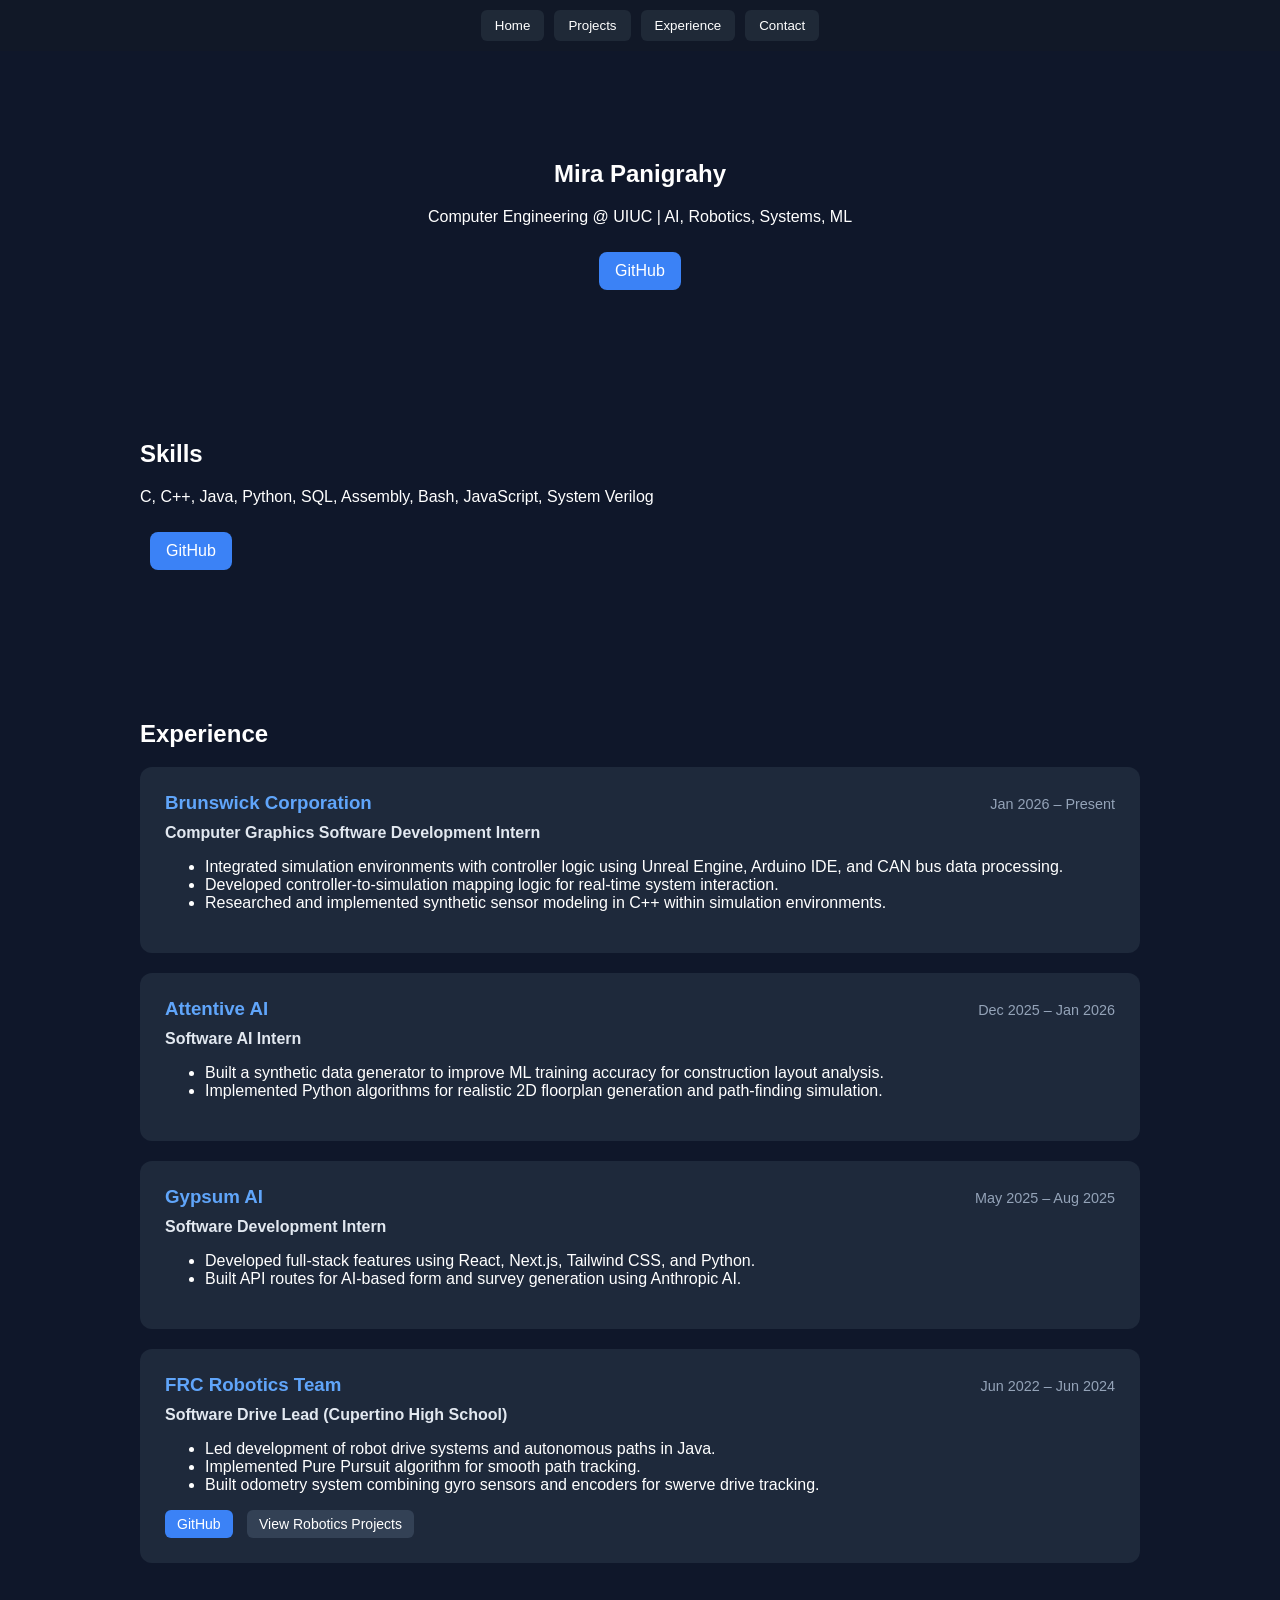
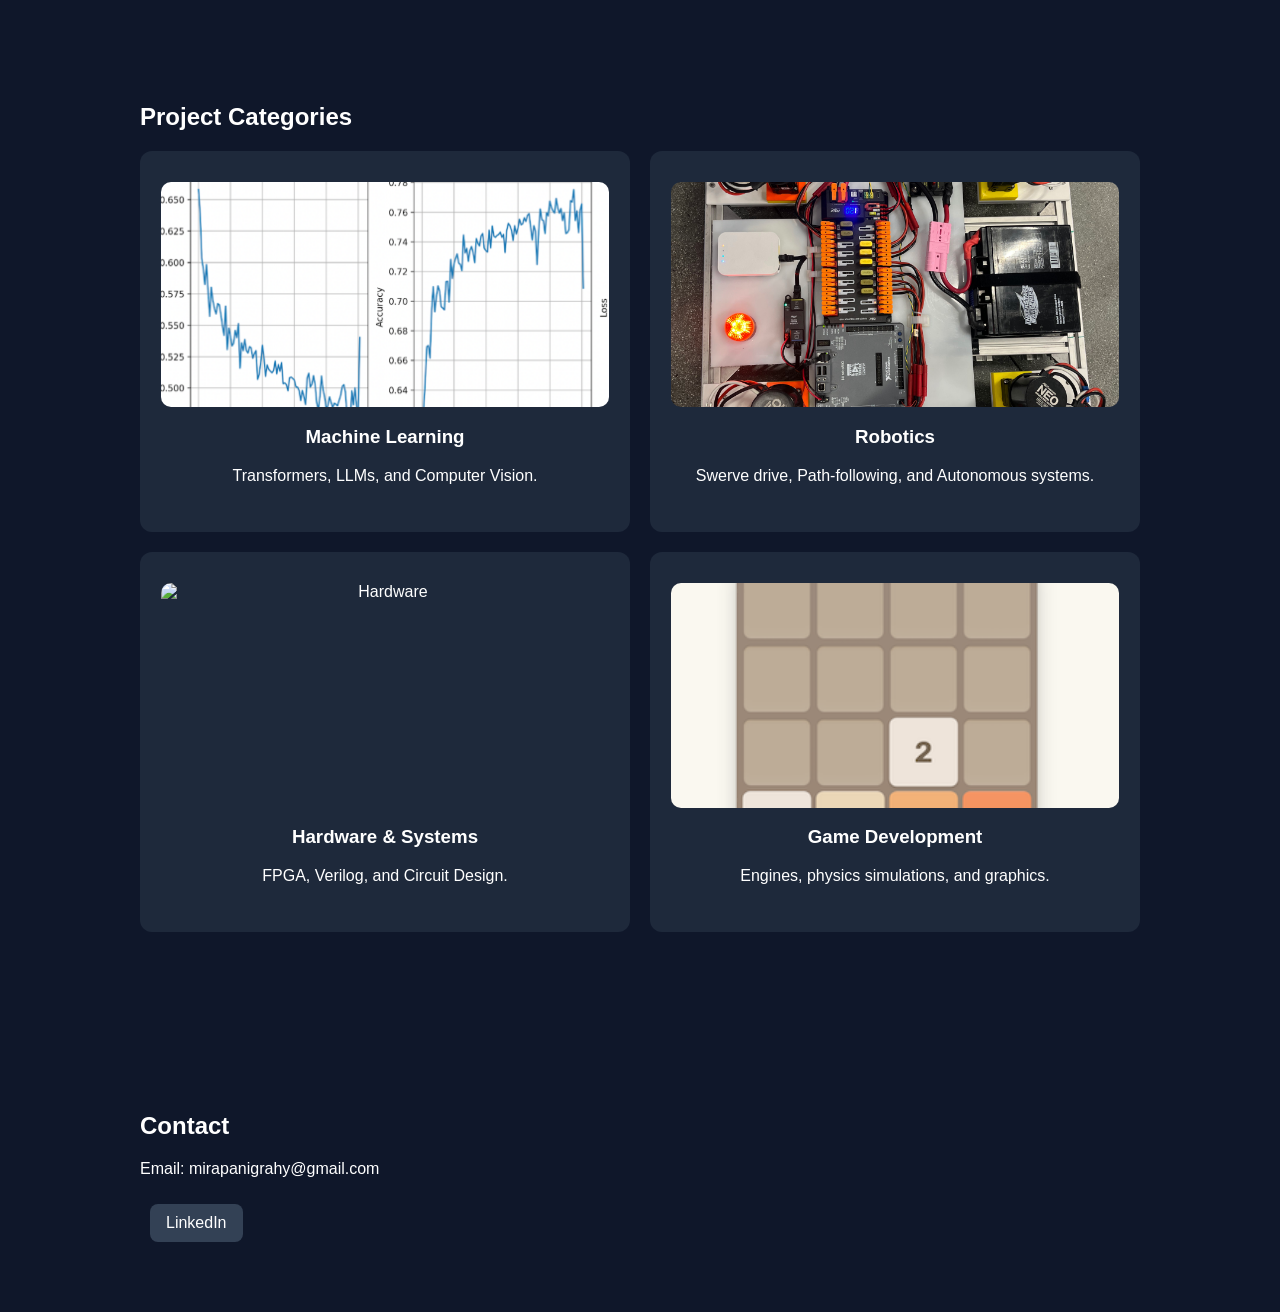
==== commit 44e78d91: "skills section" ====
--- a/index.html
+++ b/index.html
@@ -19,6 +19,16 @@
   <section id="home" class="section hero">
     <h1>Mira Panigrahy</h1>
     <p>Computer Engineering @ UIUC | AI, Robotics, Systems, ML</p>
+
+    <div class="btn-row">
+      <a class="btn " href="https://github.com/mirapanigrahy">GitHub</a>
+    </div>
+  </section>
+
+    <!-- SKILLS -->
+  <section id="skills" class="section">
+    <h1>Skills</h1>
+    <p>C, C++, Java, Python, SQL, Assembly, Bash, JavaScript, System Verilog</p>
 
     <div class="btn-row">
       <a class="btn " href="https://github.com/mirapanigrahy">GitHub</a>
--- a/style.css
+++ b/style.css
@@ -32,7 +32,7 @@
 
 /* SECTIONS */
 .section {
-  padding: 100px 20px;
+  padding: 60px 20px;
   max-width: 1000px;
   margin: auto;
 }
@@ -95,6 +95,7 @@
   border-radius: 12px;
   width: 100%;
   box-sizing: border-box; /* Ensures padding doesn't break width */
+  overflow: hidden
 }
 
 .detail-header {
@@ -151,4 +152,34 @@
   .detail-header {
     flex-direction: column;
   }
+}
+
+.back-btn {
+  display: inline-block;
+  margin-bottom: 20px;
+  padding: 8px 14px;
+  background: #1e293b;
+  color: #60a5fa;
+  text-decoration: none;
+  border-radius: 8px;
+  font-size: 14px;
+  transition: all 0.2s ease;
+}
+
+.back-btn:hover {
+  background: #334155;
+  transform: translateX(-3px);
+}
+
+img {
+  max-width: 100%;
+  display: block;
+}
+
+.detail-card img,
+.category-img {
+  width: 100% !important;
+  height: 225px;
+  object-fit: cover;
+  border-radius: 10px;
 }
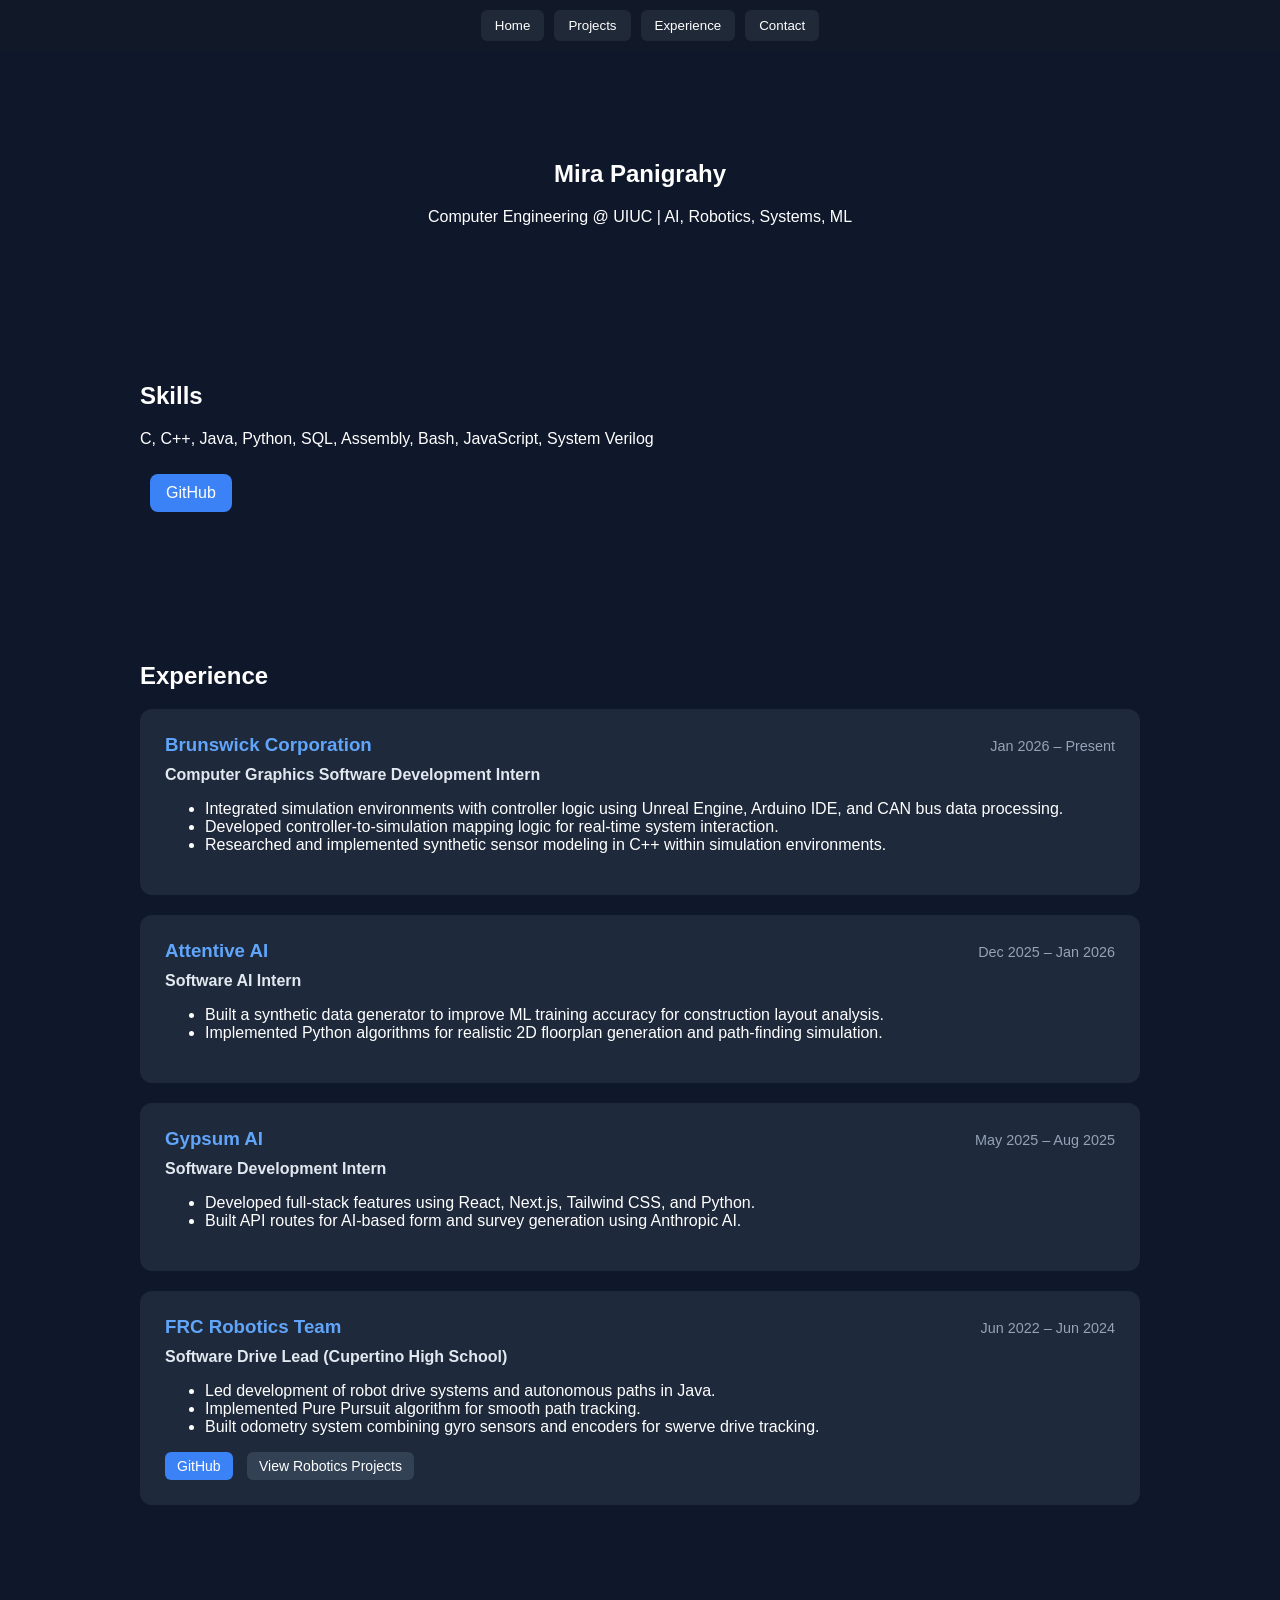
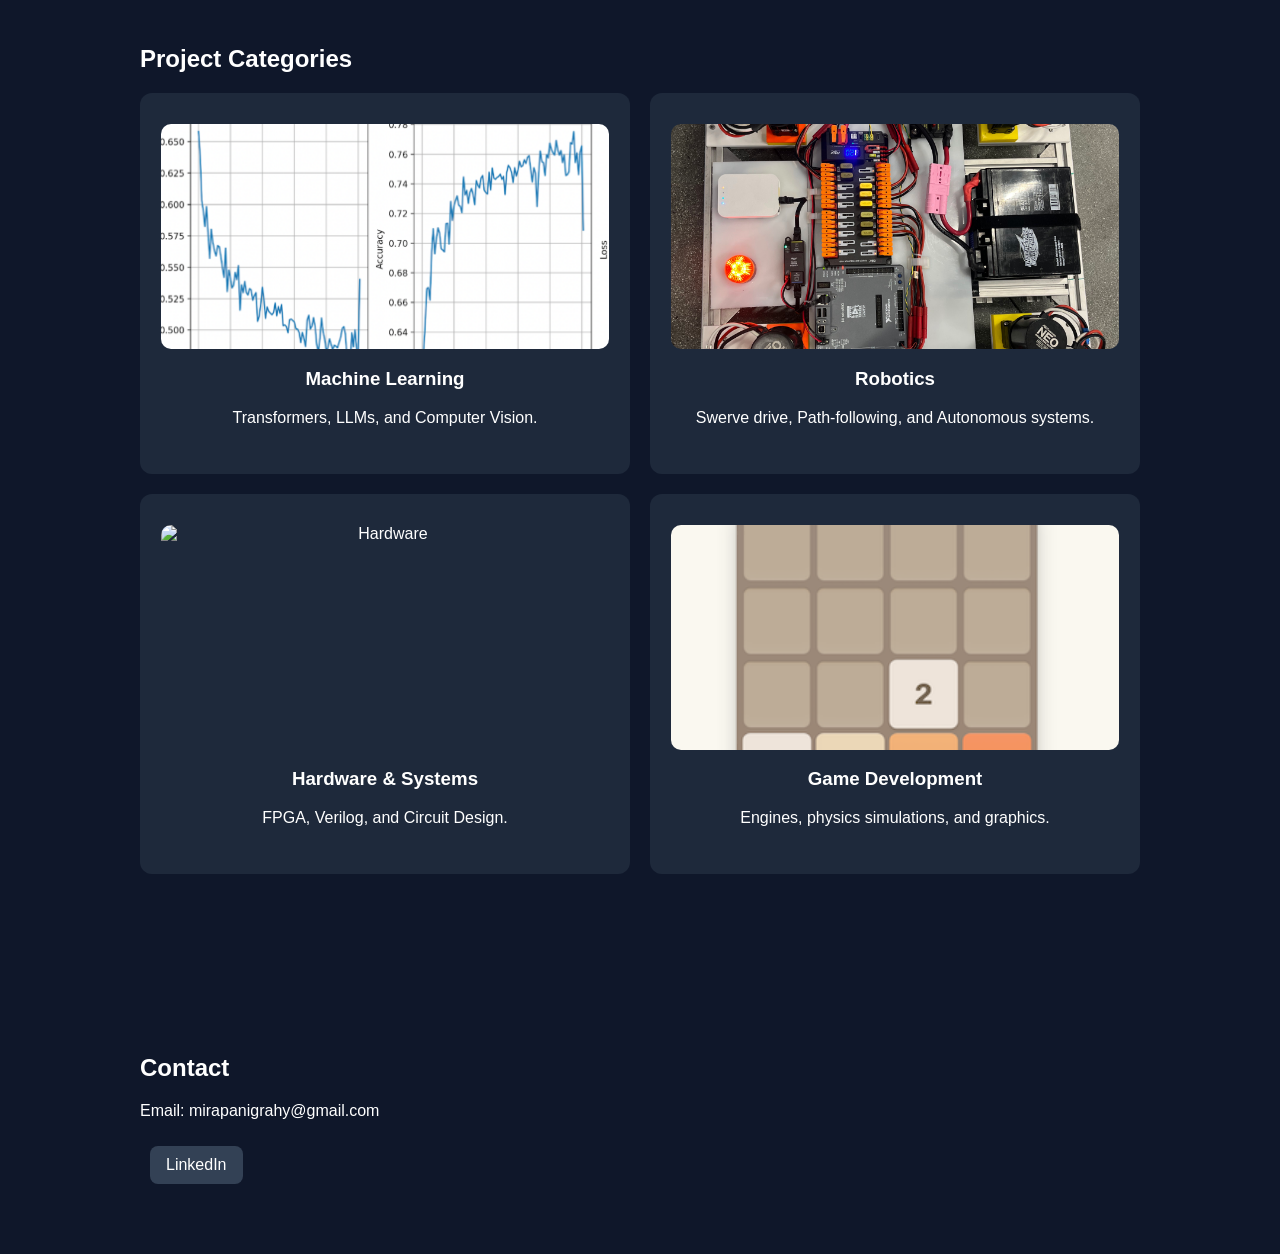
==== commit 7503ab9c: "minor changes" ====
--- a/index.html
+++ b/index.html
@@ -19,10 +19,6 @@
   <section id="home" class="section hero">
     <h1>Mira Panigrahy</h1>
     <p>Computer Engineering @ UIUC | AI, Robotics, Systems, ML</p>
-
-    <div class="btn-row">
-      <a class="btn " href="https://github.com/mirapanigrahy">GitHub</a>
-    </div>
   </section>
 
     <!-- SKILLS -->
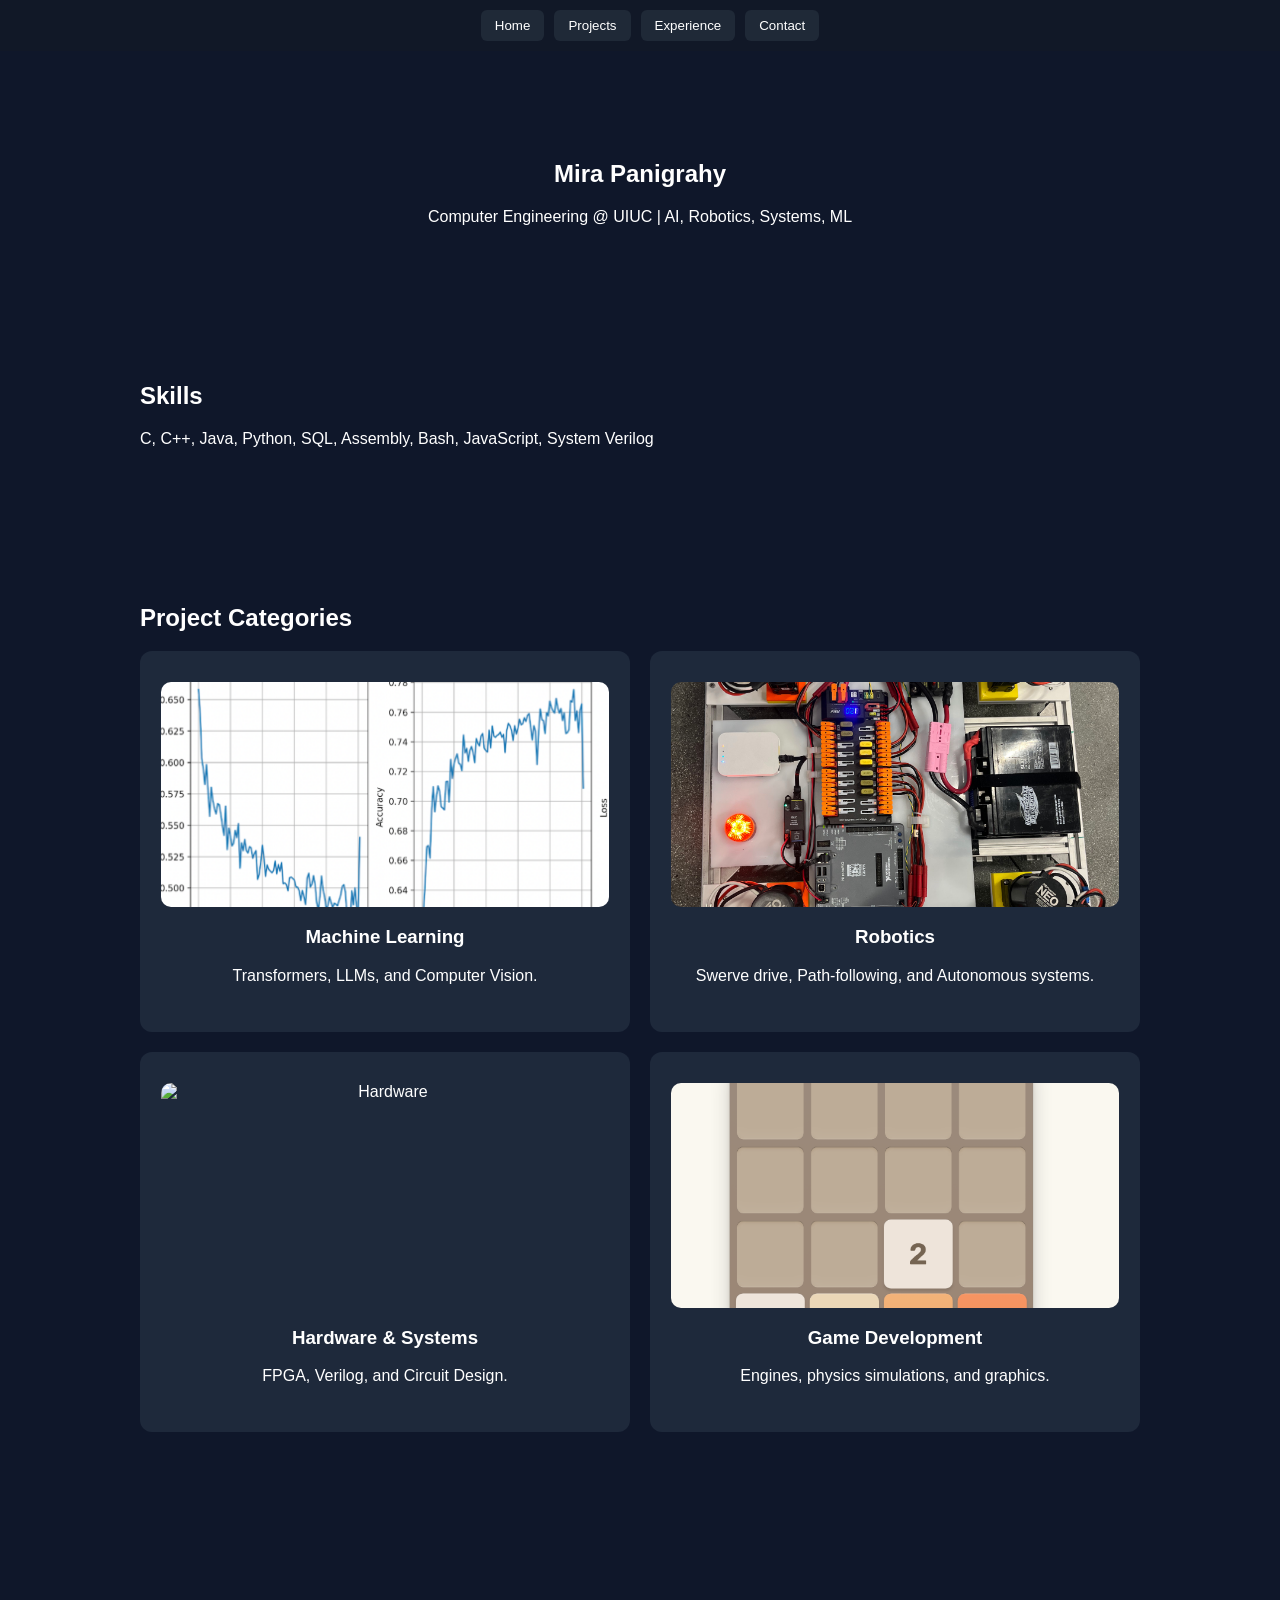
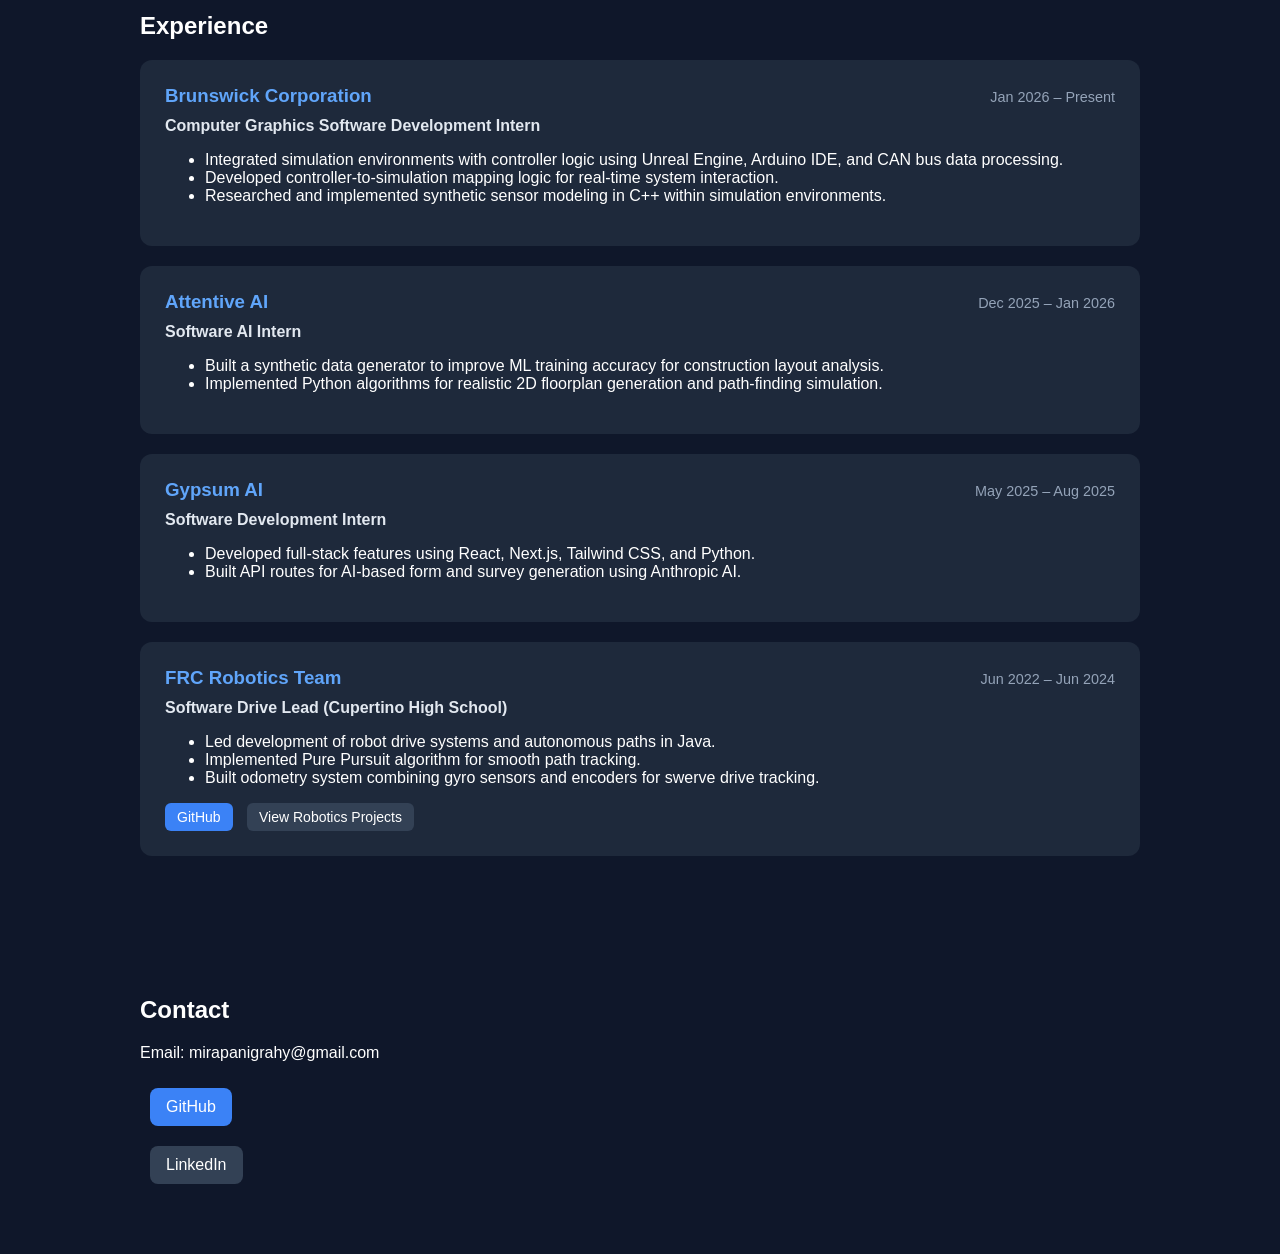
==== commit 22d02507: "switched projects w experince" ====
--- a/index.html
+++ b/index.html
@@ -23,15 +23,44 @@
 
     <!-- SKILLS -->
   <section id="skills" class="section">
-    <h1>Skills</h1>
+    <h2>Skills</h2>
     <p>C, C++, Java, Python, SQL, Assembly, Bash, JavaScript, System Verilog</p>
+  </section>
 
-    <div class="btn-row">
-      <a class="btn " href="https://github.com/mirapanigrahy">GitHub</a>
+
+   <!-- PROJECTS -->
+<section id="projects" class="section">
+    <h2>Project Categories</h2>
+    <div class="category-grid">
+      
+      <a href="ml-projects.html" class="category-card">
+        <img src="images/ml-thumb.png" alt="Machine Learning" class="category-img">
+        <h3>Machine Learning</h3>
+        <p>Transformers, LLMs, and Computer Vision.</p>
+      </a>
+
+      <a href="robotics-projects.html" class="category-card">
+        <img src="images/robotics-thumb.png" alt="Robotics" class="category-img">
+        <h3>Robotics</h3>
+        <p>Swerve drive, Path-following, and Autonomous systems.</p>
+      </a>
+
+      <a href="hardware-projects.html" class="category-card">
+        <img src="images/hardware-thumb.png" alt="Hardware" class="category-img">
+        <h3>Hardware & Systems</h3>
+        <p>FPGA, Verilog, and Circuit Design.</p>
+      </a>
+
+      <a href="gamedev-projects.html" class="category-card">
+        <img src="images/gamedev-thumb.png" alt="Game Dev" class="category-img">
+        <h3>Game Development</h3>
+        <p>Engines, physics simulations, and graphics.</p>
+      </a>
+
     </div>
   </section>
 
-  <!-- EXPERIENCE -->
+   <!-- EXPERIENCE -->
 <section id="experience" class="section">
     <h2>Experience</h2>
     <div class="detail-stack">
@@ -96,43 +125,14 @@
     </div>
   </section>
 
-   <!-- PROJECTS -->
-<section id="projects" class="section">
-    <h2>Project Categories</h2>
-    <div class="category-grid">
-      
-      <a href="ml-projects.html" class="category-card">
-        <img src="images/ml-thumb.png" alt="Machine Learning" class="category-img">
-        <h3>Machine Learning</h3>
-        <p>Transformers, LLMs, and Computer Vision.</p>
-      </a>
-
-      <a href="robotics-projects.html" class="category-card">
-        <img src="images/robotics-thumb.png" alt="Robotics" class="category-img">
-        <h3>Robotics</h3>
-        <p>Swerve drive, Path-following, and Autonomous systems.</p>
-      </a>
-
-      <a href="hardware-projects.html" class="category-card">
-        <img src="images/hardware-thumb.png" alt="Hardware" class="category-img">
-        <h3>Hardware & Systems</h3>
-        <p>FPGA, Verilog, and Circuit Design.</p>
-      </a>
-
-      <a href="gamedev-projects.html" class="category-card">
-        <img src="images/gamedev-thumb.png" alt="Game Dev" class="category-img">
-        <h3>Game Development</h3>
-        <p>Engines, physics simulations, and graphics.</p>
-      </a>
-
-    </div>
-  </section>
-
   <!-- CONTACT -->
   <section id="contact" class="section">
     <h2>Contact</h2>
 
     <p>Email: mirapanigrahy@gmail.com</p>
+    <div class="btn-row">
+      <a class="btn" href="https://github.com/mirapanigrahy">GitHub</a>
+    </div>
     <a class="btn secondary" href="https://www.linkedin.com/in/mira-panigrahy/">LinkedIn</a>
   </section>
 
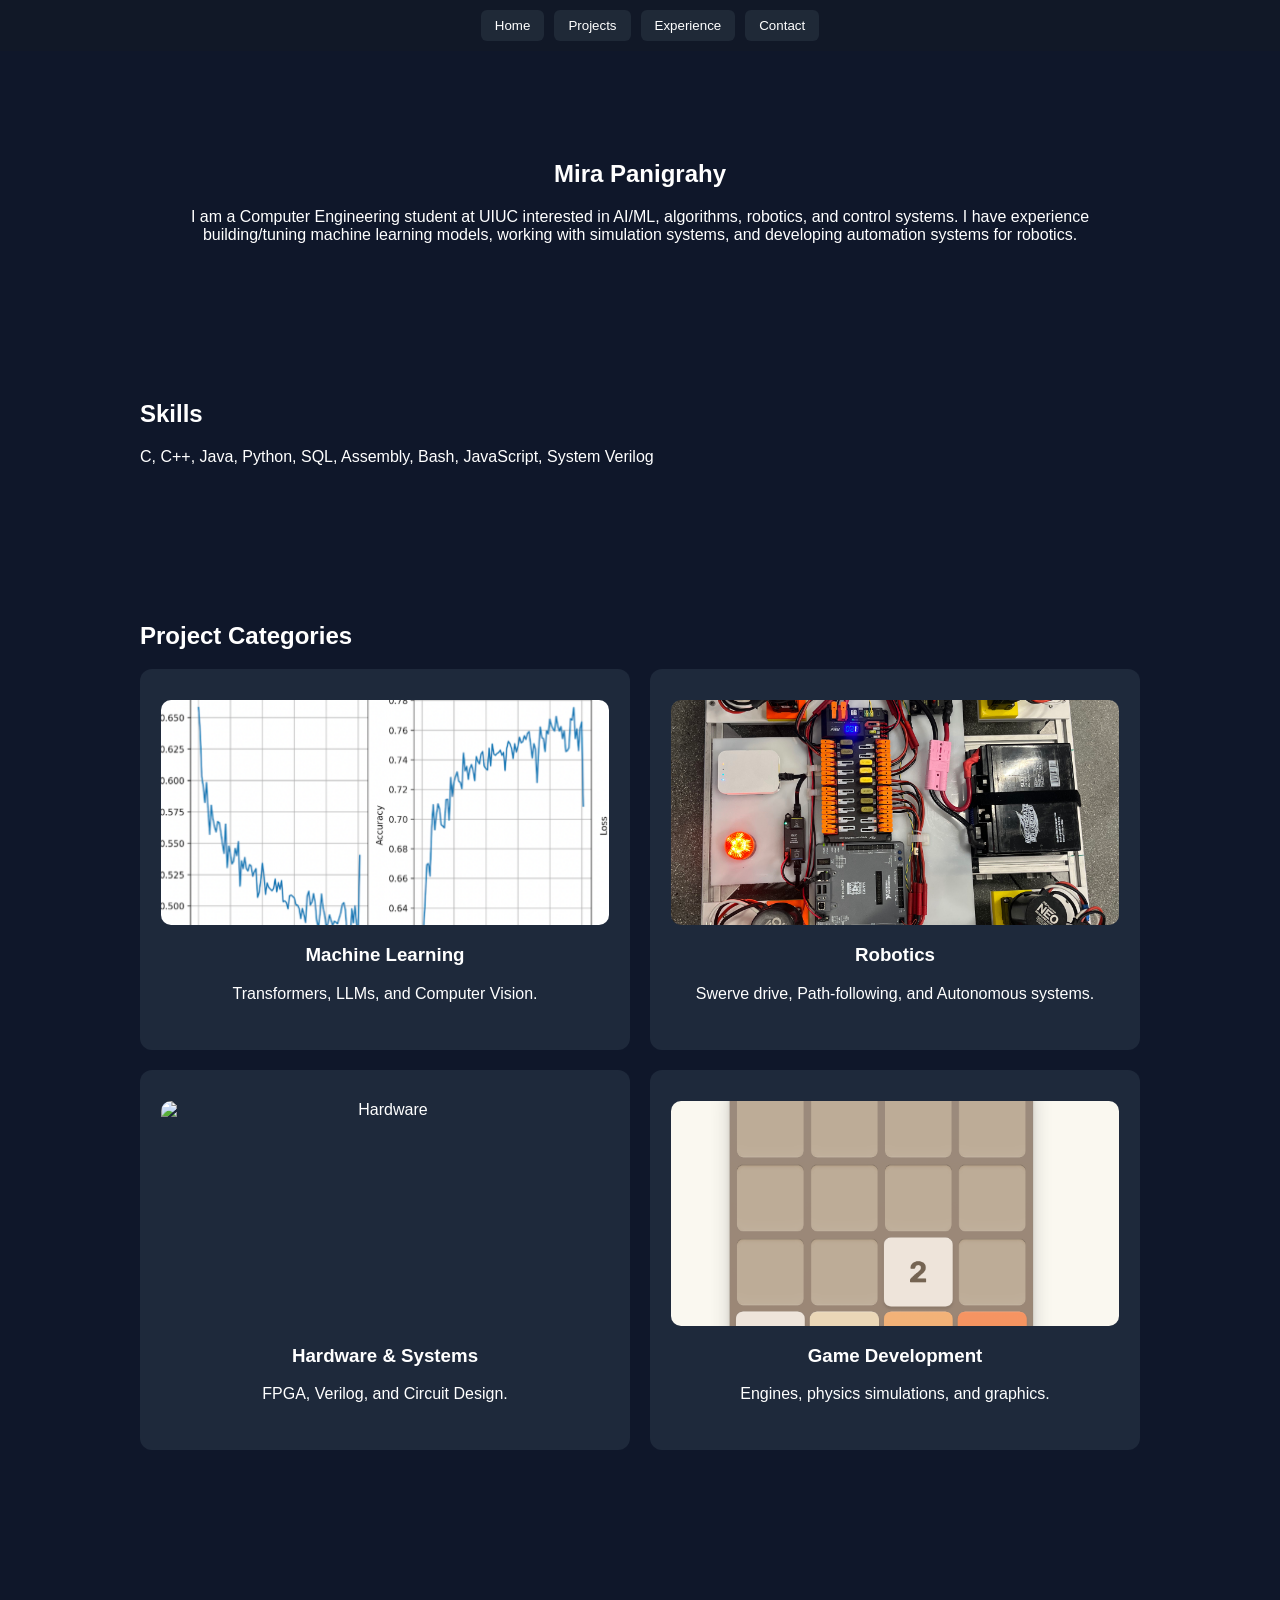
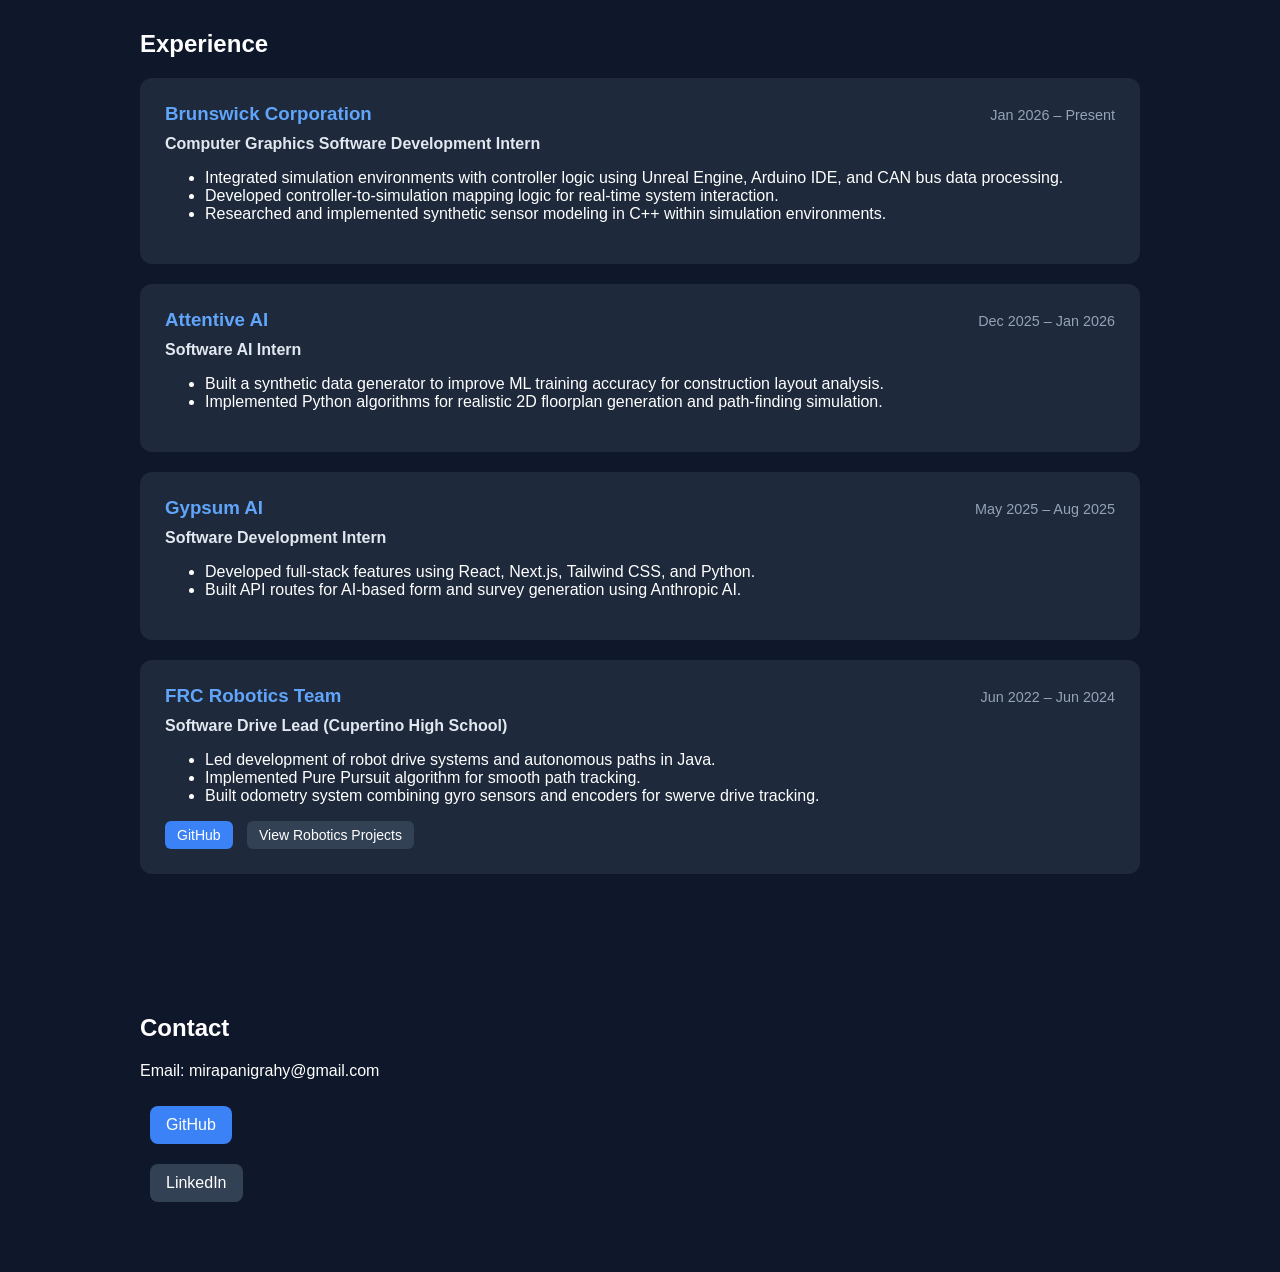
==== commit ed2e1bb7: "intro" ====
--- a/index.html
+++ b/index.html
@@ -18,7 +18,7 @@
   <!-- HOME -->
   <section id="home" class="section hero">
     <h1>Mira Panigrahy</h1>
-    <p>Computer Engineering @ UIUC | AI, Robotics, Systems, ML</p>
+    <p>I am a Computer Engineering student at UIUC interested in AI/ML, algorithms, robotics, and control systems. I have experience building/tuning machine learning models, working with simulation systems, and developing automation systems for robotics.</p>
   </section>
 
     <!-- SKILLS -->
